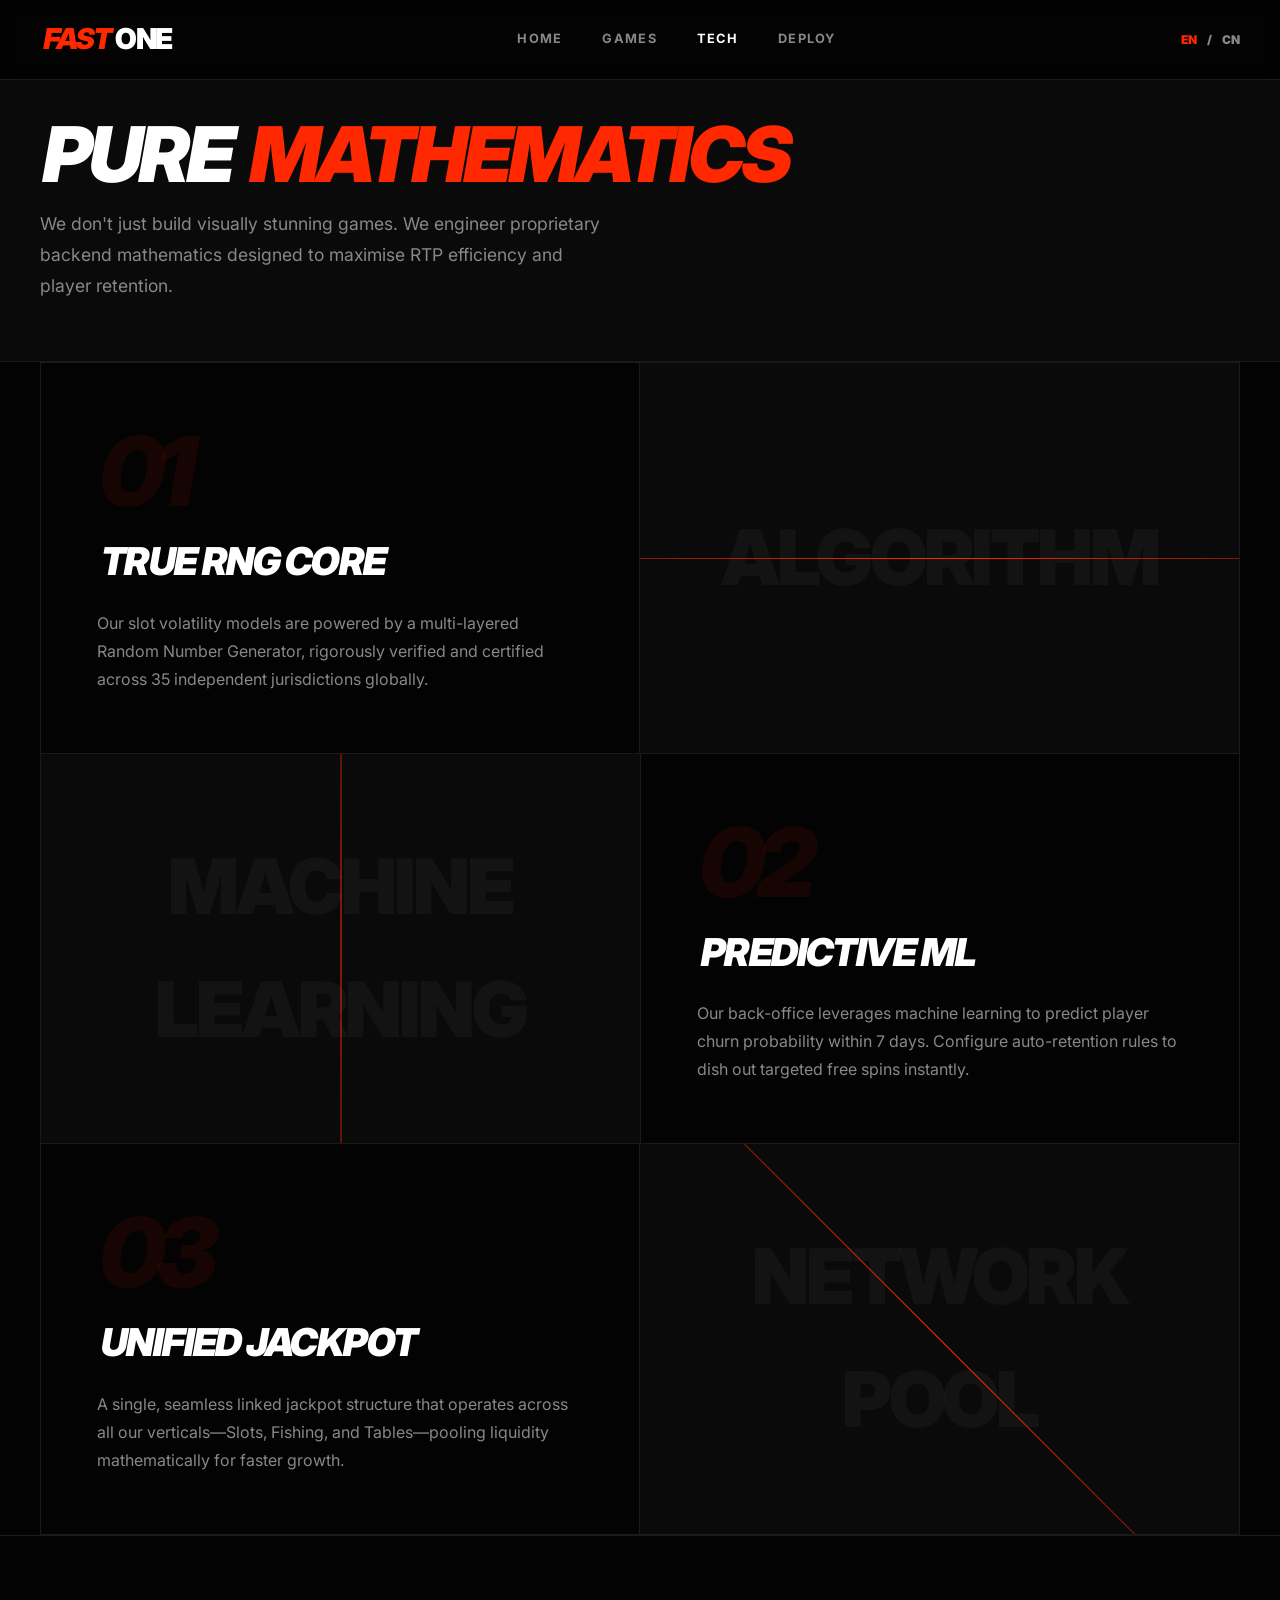
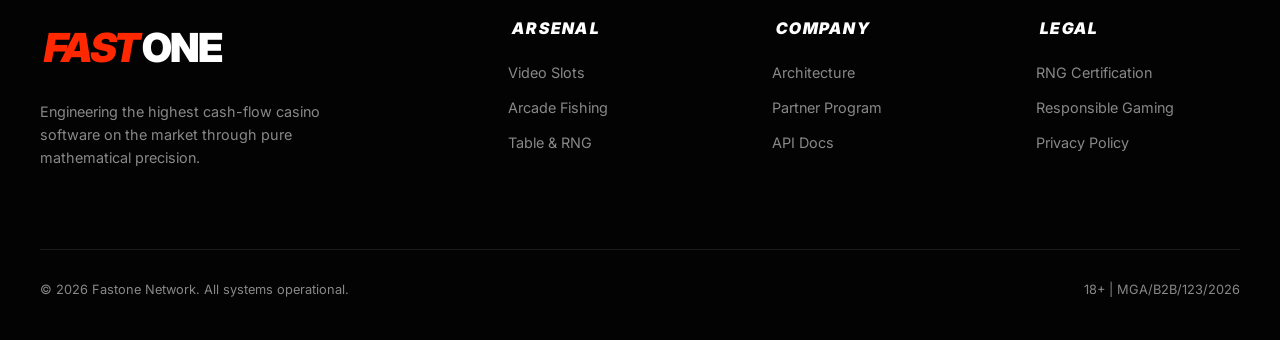
==== company.html @ 95892731 "Upload concept_ultra content" ====
<!DOCTYPE html>
<html lang="en">
<head>
<meta charset="UTF-8">
<meta name="viewport" content="width=device-width, initial-scale=1.0">
<title>Architecture | Fastone Ultra</title>
<link rel="stylesheet" href="style.css" />
</head>
<body>

<header>
  <div class="container nav-wrap">
    <a href="index.html" class="logo"><span class="red-txt skew">FAST</span>ONE</a>
    <div class="nav-links">
      <a href="index.html">Home</a>
      <a href="games.html">Games</a>
      <a href="company.html" class="active">Tech</a>
      <a href="contact.html">Deploy</a>
    </div>
    <div class="lang"><span class="active">EN</span> / <span>CN</span></div>
  </div>
</header>

<section class="pg-head">
  <div class="container">
    <h1 class="pg-title"><span class="skew">PURE</span> <span class="red-txt skew">MATHEMATICS</span></h1>
    <p class="pg-desc">We don't just build visually stunning games. We engineer proprietary backend mathematics designed to maximise RTP efficiency and player retention.</p>
  </div>
</section>

<section>
  <div class="container">
    <div class="tech-grid">
      <div>
        <div class="t-num skew">01</div>
        <h2 class="t-title skew">True RNG Core</h2>
        <p class="t-desc">Our slot volatility models are powered by a multi-layered Random Number Generator, rigorously verified and certified across 35 independent jurisdictions globally.</p>
      </div>
      <div class="t-vis">
        <div class="t-vis-bg">ALGORITHM</div>
        <div class="t-vis-line"></div>
      </div>
    </div>

    <div class="tech-grid flip">
      <div>
        <div class="t-num skew">02</div>
        <h2 class="t-title skew">Predictive ML</h2>
        <p class="t-desc">Our back-office leverages machine learning to predict player churn probability within 7 days. Configure auto-retention rules to dish out targeted free spins instantly.</p>
      </div>
      <div class="t-vis">
        <div class="t-vis-bg">MACHINE LEARNING</div>
        <div class="t-vis-line" style="transform: rotate(90deg);"></div>
      </div>
    </div>

    <div class="tech-grid">
      <div>
        <div class="t-num skew">03</div>
        <h2 class="t-title skew">Unified Jackpot</h2>
        <p class="t-desc">A single, seamless linked jackpot structure that operates across all our verticals—Slots, Fishing, and Tables—pooling liquidity mathematically for faster growth.</p>
      </div>
      <div class="t-vis">
        <div class="t-vis-bg">NETWORK POOL</div>
        <div class="t-vis-line" style="transform: rotate(45deg);"></div>
      </div>
    </div>
  </div>
</section>

<footer>
  <div class="container">
    <div class="f-grid">
      <div>
        <div class="f-logo"><span class="red-txt skew">FAST</span>ONE</div>
        <div class="f-desc">Engineering the highest cash-flow casino software on the market through pure mathematical precision.</div>
      </div>
      <div>
        <div class="f-title skew">Arsenal</div>
        <a href="games.html" class="f-link">Video Slots</a>
        <a href="games.html" class="f-link">Arcade Fishing</a>
        <a href="games.html" class="f-link">Table & RNG</a>
      </div>
      <div>
        <div class="f-title skew">Company</div>
        <a href="company.html" class="f-link">Architecture</a>
        <a href="contact.html" class="f-link">Partner Program</a>
        <a href="#" class="f-link">API Docs</a>
      </div>
      <div>
        <div class="f-title skew">Legal</div>
        <a href="#" class="f-link">RNG Certification</a>
        <a href="#" class="f-link">Responsible Gaming</a>
        <a href="#" class="f-link">Privacy Policy</a>
      </div>
    </div>
    <div class="f-bot">
      <div>&copy; 2026 Fastone Network. All systems operational.</div>
      <div>18+ | MGA/B2B/123/2026</div>
    </div>
  </div>
</footer>
</body>
</html>
---- style.css ----
/* ============================================================
   CONCEPT: ULTRA — Unified Stylesheet
   Minimal, Extreme Speed | Inter 900 | #FF2800
   ============================================================ */

@import url('https://fonts.googleapis.com/css2?family=Inter:wght@400;700;900&display=swap');

:root {
  --red:       #FF2800;
  --red-hover: #cc2000;
  --black:     #030303;
  --dark:      #0a0a0a;
  --line:      #1a1a1a;
  --white:     #ffffff;
  --gray:      #888888;
  --trans:     0.3s cubic-bezier(0.25, 1, 0.5, 1);
}

*, *::before, *::after { box-sizing: border-box; margin: 0; padding: 0; }
html { scroll-behavior: smooth; }
body {
  font-family: 'Inter', sans-serif;
  background-color: var(--black);
  color: var(--white);
  line-height: 1.6;
  overflow-x: hidden;
  -webkit-font-smoothing: antialiased;
}
a { text-decoration: none; color: inherit; transition: var(--trans); }
button { font-family: inherit; cursor: pointer; border: none; background: none; }
img { max-width: 100%; display: block; }
ul { list-style: none; }

/* ── Utilities ───────────────────────────────────── */
.container { width: 100%; max-width: 1440px; margin: 0 auto; padding: 0 40px; }
.section    { padding: 140px 0; }
.section--sm { padding: 100px 0; }
.red-txt, .s-red { color: var(--red); }
.skew { transform: skewX(-10deg); display: inline-block; padding: 0 4px; }

/* reveal */
.rv { opacity: 0; transform: translateY(20px); transition: opacity .5s ease, transform .5s ease; }
.rv.visible, .rv.revealed { opacity: 1; transform: none; }
.delay-1 { transition-delay: .1s; }
.delay-2 { transition-delay: .2s; }
.delay-3 { transition-delay: .3s; }

/* ── Buttons ─────────────────────────────────────── */
.btn-red {
  display: inline-flex; align-items: center; justify-content: center;
  background: var(--red); color: var(--white);
  padding: 16px 32px; font-weight: 900; font-size: 0.9rem;
  text-transform: uppercase; letter-spacing: 0.05em;
  transform: skewX(-10deg); position: relative; overflow: hidden;
  transition: var(--trans);
}
.btn-red span { transform: skewX(10deg); position: relative; z-index: 2; }
.btn-red::before {
  content: ''; position: absolute; top: 0; left: -100%; width: 100%; height: 100%;
  background: rgba(255,255,255,0.2); transition: transform 0.4s ease; z-index: 1;
}
.btn-red:hover::before { transform: translateX(200%); }
.btn-red:hover { background: var(--red-hover); }

.btn-out {
  display: inline-flex; align-items: center; justify-content: center;
  background: transparent; color: var(--white);
  padding: 14px 30px; font-weight: 900; font-size: 0.9rem;
  text-transform: uppercase; letter-spacing: 0.05em;
  border: 2px solid var(--white); transform: skewX(-10deg);
  transition: var(--trans);
}
.btn-out span { transform: skewX(10deg); }
.btn-out:hover { background: var(--white); color: var(--black); }

.btn, .btn--red {
  display: inline-flex; align-items: center; justify-content: center;
  background: var(--red); color: var(--white);
  padding: 14px 28px; font-weight: 900; font-size: 0.9rem;
  text-transform: uppercase; letter-spacing: 0.05em;
  transform: skewX(-10deg); transition: var(--trans);
}
.btn span, .btn--red span { transform: skewX(10deg); }
.btn:hover, .btn--red:hover { background: var(--red-hover); }
.btn--outline { background: transparent; color: var(--white); border: 2px solid var(--white); }
.btn--outline:hover { background: var(--white); color: var(--black); }

/* ── Navigation ──────────────────────────────────── */
header {
  position: fixed; top: 0; width: 100%; z-index: 1000;
  background: rgba(3,3,3,0.9); backdrop-filter: blur(10px);
  border-bottom: 1px solid var(--line); height: 80px; display: flex; align-items: center;
}
.nav-wrap { display: flex; justify-content: space-between; align-items: center; width: 100%; }
.logo { font-size: 1.8rem; font-weight: 900; letter-spacing: -0.05em; }
.nav-links { display: flex; gap: 40px; }
.nav-links a { font-size: 0.8rem; font-weight: 700; text-transform: uppercase; letter-spacing: 0.1em; color: var(--gray); }
.nav-links a:hover, .nav-links a.active { color: var(--white); }
.lang { font-size: 0.75rem; font-weight: 900; color: var(--gray); display: flex; gap: 10px; }
.lang span.active { color: var(--red); }

/* ── Hero ────────────────────────────────────────── */
.hero {
  padding: 180px 0 100px; min-height: 100vh;
  display: flex; align-items: center;
  border-bottom: 1px solid var(--line);
  position: relative; overflow: hidden;
}
.hero::after {
  content:''; position: absolute; right: -20%; top: -10%; width: 60%; height: 120%;
  background: radial-gradient(circle, rgba(255,40,0,0.1) 0%, transparent 60%);
  z-index: 0; pointer-events: none;
}
.hero-grid { display: grid; grid-template-columns: 1fr 1fr; gap: 80px; align-items: center; position: relative; z-index: 1; }
.h-title { font-size: clamp(4rem, 8vw, 7.5rem); font-weight: 900; line-height: 0.85; letter-spacing: -0.05em; margin-bottom: 24px; text-transform: uppercase; }
.h-desc { font-size: 1.25rem; color: var(--gray); max-width: 500px; margin-bottom: 40px; font-weight: 400; }
.h-actions { display: flex; gap: 20px; }

/* hero art */
.h-art { display: grid; grid-template-columns: 1fr 1fr; gap: 10px; height: 600px; transform: skewX(-5deg); }
.ha-card { position: relative; overflow: hidden; background: var(--line); }
.ha-card img { width: 100%; height: 100%; object-fit: cover; opacity: 0.5; transition: 0.5s ease; filter: grayscale(1); }
.ha-card:hover img { opacity: 1; filter: grayscale(0) scale(1.05); }
.ha-text { position: absolute; bottom: 20px; left: 20px; font-size: 2rem; font-weight: 900; color: var(--white); transform: skewX(5deg); text-shadow: 0 4px 20px rgba(0,0,0,0.8); pointer-events: none; z-index: 2; }
.ha-text span { color: var(--red); display: block; font-size: 1rem; letter-spacing: 0.1em; margin-bottom: -5px; }

/* page hero (subpages) */
.page-hero { padding: 160px 0 80px; background: var(--dark); border-bottom: 1px solid var(--line); }
.page-hero__title { font-size: clamp(3.5rem, 7vw, 6.5rem); font-weight: 900; line-height: 0.9; letter-spacing: -0.04em; text-transform: uppercase; margin: 8px 0 20px; }
.page-hero__sub { font-size: 1.1rem; color: var(--gray); max-width: 560px; }
.tag { display: inline-block; font-size: .72rem; font-weight: 700; letter-spacing: .14em; text-transform: uppercase; color: var(--red); margin-bottom: 12px; }

/* ── Stats ────────────────────────────────────────── */
.stats { background: var(--dark); padding: 80px 0; border-bottom: 1px solid var(--line); }
.stat-grid { display: flex; justify-content: space-between; flex-wrap: wrap; gap: 40px; }
.stat-item { padding-left: 20px; border-left: 2px solid var(--red); }
.st-num { font-size: 3.5rem; font-weight: 900; line-height: 1; margin-bottom: 5px; }
.st-lbl { font-size: 0.75rem; font-weight: 700; color: var(--gray); text-transform: uppercase; letter-spacing: 0.1em; }

/* ── Games Grid ───────────────────────────────────── */
.matrix { padding: 140px 0; }
.sec-head { margin-bottom: 60px; display: flex; justify-content: space-between; align-items: flex-end; }
.sec-title { font-size: 3.5rem; font-weight: 900; line-height: 1; letter-spacing: -0.04em; text-transform: uppercase; }

.grid-matrix { display: grid; grid-template-columns: repeat(4, 1fr); gap: 16px; margin-bottom: 40px; }
.m-card { position: relative; aspect-ratio: 1/1; overflow: hidden; background: var(--dark); cursor: pointer; border: 1px solid var(--line); }
.m-card img { width: 100%; height: 100%; object-fit: cover; filter: brightness(0.6) grayscale(0.5); transition: 0.4s ease; }
.m-card:hover img { filter: brightness(0.9) grayscale(0); transform: scale(1.05); }
.m-card-info { position: absolute; inset: 0; padding: 20px; display: flex; flex-direction: column; justify-content: flex-end; background: linear-gradient(to top, rgba(0,0,0,0.9) 0%, transparent 60%); opacity: 0; transition: 0.3s ease; }
.m-card:hover .m-card-info { opacity: 1; }
.mc-cat { font-size: 0.65rem; font-weight: 900; color: var(--red); text-transform: uppercase; letter-spacing: 0.15em; margin-bottom: 4px; }
.mc-name { font-size: 1.25rem; font-weight: 900; margin-bottom: 10px; }
.mc-play { font-size: 0.75rem; font-weight: 700; display: flex; align-items: center; gap: 5px; }
.mc-play::before { content:'▶'; color: var(--red); font-size: 0.6rem; }

.games-grid, #games-grid, #game-grid {
  display: grid; grid-template-columns: repeat(auto-fill, minmax(220px, 1fr)); gap: 16px; margin-top: 32px;
}
.tabs { display: flex; gap: 8px; flex-wrap: wrap; margin-bottom: 32px; }
.tab-btn {
  padding: 10px 22px; background: var(--dark); color: var(--gray);
  font-size: 0.85rem; font-weight: 700; text-transform: uppercase; letter-spacing: 0.08em;
  border: 1px solid var(--line); transition: var(--trans);
}
.tab-btn.active, .tab-btn:hover { background: var(--red); color: var(--white); border-color: var(--red); }

.gc { position: relative; overflow: hidden; cursor: pointer; aspect-ratio: 2/3; border: 1px solid var(--line); transition: var(--trans); }
.gc:hover { border-color: var(--red); transform: translateY(-6px); z-index: 2; }
.gc-img { width: 100%; height: 100%; object-fit: cover; filter: brightness(.7) grayscale(.3); transition: var(--trans); }
.gc:hover .gc-img { filter: brightness(.9) grayscale(0) scale(1.04); }
.gc-ov { position: absolute; inset: 0; padding: 16px; display: flex; flex-direction: column; justify-content: flex-end; background: linear-gradient(to top, rgba(0,0,0,0.9) 0%, transparent 55%); }
.gc-badge { font-size: .6rem; font-weight: 900; color: var(--red); text-transform: uppercase; letter-spacing: .15em; margin-bottom: 4px; }
.gc-title { font-size: 1.1rem; font-weight: 900; line-height: 1.1; margin-bottom: 6px; }
.gc-foot { display: flex; justify-content: space-between; align-items: center; font-size: .7rem; color: var(--gray); }
.gc-btn { background: var(--red); color: var(--white); padding: 6px 12px; font-size: .75rem; font-weight: 700; margin-top: 8px; display: inline-block; }

/* ── Architecture ─────────────────────────────────── */
.arch { padding: 140px 0; background: var(--dark); border-top: 1px solid var(--line); }
.a-list { display: grid; border-top: 1px solid var(--line); }
.a-item { display: grid; grid-template-columns: 100px 1fr 1.5fr; gap: 40px; padding: 40px 0; border-bottom: 1px solid var(--line); align-items: center; transition: var(--trans); }
.a-item:hover { background: var(--black); padding-left: 40px; border-left: 2px solid var(--red); }
.a-num { font-size: 4rem; font-weight: 900; color: var(--line); line-height: 0.8; }
.a-item:hover .a-num { color: var(--red); }
.a-title { font-size: 2rem; font-weight: 900; text-transform: uppercase; }
.a-desc { font-size: 1.1rem; color: var(--gray); }

/* ── Deployment ───────────────────────────────────── */
.deploy { padding: 140px 0; border-top: 1px solid var(--line); }
.d-grid { display: grid; grid-template-columns: repeat(3, 1fr); gap: 30px; }
.d-card { background: var(--dark); padding: 50px 40px; border: 1px solid var(--line); transition: var(--trans); position: relative; }
.d-card::before { content:''; position: absolute; top:-1px; left:-1px; width: 0; height: 3px; background: var(--red); transition: 0.4s ease; }
.d-card:hover::before { width: calc(100% + 2px); }
.d-card:hover { transform: translateY(-10px); border-color: #333; }
.d-icon { font-size: 2rem; color: var(--red); margin-bottom: 20px; }
.d-title { font-size: 1.75rem; font-weight: 900; margin-bottom: 15px; text-transform: uppercase; }
.d-desc { color: var(--gray); font-size: 0.95rem; }

/* ── CTA / Callout ────────────────────────────────── */
.cta-banner { background: var(--red); padding: 60px; position: relative; }
.cta-banner__title { font-size: 3rem; font-weight: 900; text-transform: uppercase; letter-spacing: -0.03em; margin-bottom: 12px; }
.cta-banner__sub { font-size: 1rem; color: rgba(255,255,255,0.8); max-width: 480px; margin-bottom: 28px; }
.cta-banner__btns { display: flex; gap: 16px; flex-wrap: wrap; }

/* ── Contact ──────────────────────────────────────── */
.contact-grid { display: grid; grid-template-columns: 1fr 1fr; }
.contact-info { padding: 80px 60px; background: var(--dark); border-right: 1px solid var(--line); }
.contact-form { padding: 80px 60px; background: var(--black); }
.form-row { display: grid; grid-template-columns: 1fr 1fr; gap: 20px; }
.form-field { display: flex; flex-direction: column; gap: 8px; margin-bottom: 20px; }
.form-field label { font-size: .8rem; font-weight: 700; text-transform: uppercase; letter-spacing: .1em; color: var(--gray); }
.form-field input, .form-field select, .form-field textarea {
  background: var(--dark); border: 1px solid var(--line); color: var(--white);
  padding: 14px 16px; font-family: 'Inter', sans-serif; font-size: .95rem; transition: var(--trans);
}
.form-field input:focus, .form-field select:focus, .form-field textarea:focus { outline: none; border-color: var(--red); }
.form-field textarea { min-height: 120px; resize: vertical; }
#contact-form button[type=submit] { width: 100%; margin-top: 8px; }
.lang-switcher { display: flex; gap: 6px; }
.lang-btn { background: transparent; color: var(--gray); font-size: .75rem; font-weight: 900; text-transform: uppercase; padding: 6px 10px; border: 1px solid var(--line); transition: var(--trans); }
.lang-btn.on, .lang-btn:hover { color: var(--red); border-color: var(--red); }

/* ── Footer ───────────────────────────────────────── */
footer { padding: 80px 0 40px; background: var(--black); border-top: 1px solid var(--line); }
.f-grid { display: grid; grid-template-columns: 2fr 1fr 1fr 1fr; gap: 60px; margin-bottom: 80px; }
.f-logo { font-size: 2.5rem; font-weight: 900; letter-spacing: -0.05em; margin-bottom: 20px; }
.f-desc { color: var(--gray); max-width: 300px; font-size: 0.9rem; }
.f-title { font-size: 1rem; font-weight: 900; text-transform: uppercase; letter-spacing: 0.08em; margin-bottom: 20px; }
.f-link { display: block; color: var(--gray); font-size: 0.9rem; margin-bottom: 12px; }
.f-link:hover { color: var(--red); }
.f-bot { display: flex; justify-content: space-between; border-top: 1px solid var(--line); padding-top: 30px; color: var(--gray); font-size: 0.8rem; flex-wrap: wrap; gap: 12px; }
.footer__top { display: grid; grid-template-columns: 2fr 1fr 1fr 1fr; gap: 48px; margin-bottom: 64px; }
.footer__logo { font-size: 2rem; font-weight: 900; letter-spacing: -0.05em; margin-bottom: 16px; }
.footer__col-title { font-size: 0.85rem; font-weight: 900; text-transform: uppercase; letter-spacing: 0.12em; margin-bottom: 16px; }
.footer__links { display: flex; flex-direction: column; gap: 10px; }
.footer__links a { color: var(--gray); font-size: 0.9rem; }
.footer__links a:hover { color: var(--red); }
.footer__brand-desc { color: var(--gray); font-size: .85rem; max-width: 280px; margin: 10px 0 20px; }
.footer__bottom { display: flex; justify-content: space-between; align-items: center; border-top: 1px solid var(--line); padding-top: 24px; flex-wrap: wrap; gap: 12px; }
.footer__copy { color: var(--gray); font-size: .8rem; }
.footer__badges { display: flex; gap: 8px; flex-wrap: wrap; }
.badge { background: var(--dark); color: var(--gray); font-size: .7rem; font-weight: 700; text-transform: uppercase; letter-spacing: .08em; padding: 5px 10px; border: 1px solid var(--line); }

/* ── Modal ────────────────────────────────────────── */
.modal-overlay, #modal {
  position: fixed; inset: 0; background: rgba(0,0,0,0.95); z-index: 9999;
  display: flex; align-items: center; justify-content: center;
  opacity: 0; pointer-events: none; transition: var(--trans);
}
.modal-overlay.open, .modal-overlay.is-open, #modal.open, #modal.is-open { opacity: 1; pointer-events: all; }
.modal {
  width: 90%; max-width: 900px; background: var(--dark);
  border: 1px solid var(--line); display: flex; position: relative;
}
.m-close, .modal-close {
  position: absolute; top: 16px; right: 16px; width: 44px; height: 44px;
  background: var(--red); color: var(--white); display: flex; align-items: center; justify-content: center;
  font-size: 1.5rem; cursor: pointer; font-weight: 900;
}
.m-thumb, .modal-img { width: 50%; }
.m-thumb img, .modal-img img { width: 100%; height: 100%; object-fit: cover; }
.m-body, .modal-body { width: 50%; padding: 48px; display: flex; flex-direction: column; justify-content: center; }
.m-name, .m-title { font-size: 2.5rem; font-weight: 900; line-height: 0.9; letter-spacing: -0.03em; text-transform: uppercase; margin-bottom: 6px; }
.m-cat { font-size: .75rem; font-weight: 900; color: var(--red); text-transform: uppercase; letter-spacing: .15em; margin-bottom: 20px; }
.m-desc { color: var(--gray); font-size: .95rem; margin-bottom: 28px; }
.m-stats { display: flex; gap: 24px; margin-bottom: 28px; }
.m-stat { flex: 1; }
.m-rtp, .m-vol, .m-win { font-size: 1.75rem; font-weight: 900; }
.m-lbl { font-size: .65rem; color: var(--gray); text-transform: uppercase; letter-spacing: .12em; }
.hi { color: var(--red); }
.m-play-btn { width: 100%; }

/* ── Responsive ───────────────────────────────────── */
@media(max-width: 1024px) {
  .hero-grid { grid-template-columns: 1fr; text-align: center; }
  .h-desc { margin: 0 auto 40px; }
  .h-actions { justify-content: center; }
  .h-art { height: 400px; transform: none; margin-top: 60px; }
  .ha-text { transform: none; }
  .grid-matrix { grid-template-columns: repeat(2, 1fr); }
  .a-item { grid-template-columns: 1fr; gap: 15px; padding-left: 0 !important; border-left: none !important; }
  .d-grid { grid-template-columns: 1fr; }
  .f-grid, .footer__top { grid-template-columns: 1fr 1fr; }
}
@media(max-width: 768px) {
  .container { padding: 0 20px; }
  .logo { font-size: 1.4rem; }
  .nav-links { display: none; }
  .stat-grid { flex-direction: column; gap: 40px; }
  .f-bot, .footer__bottom { flex-direction: column; gap: 20px; align-items: flex-start; }
  .modal { flex-direction: column; }
  .m-thumb, .modal-img { width: 100%; height: 260px; }
  .m-body, .modal-body { width: 100%; padding: 32px; }
  .form-row { grid-template-columns: 1fr; }
  .contact-grid { grid-template-columns: 1fr; }
}
@media(max-width: 480px) {
  .f-grid, .footer__top { grid-template-columns: 1fr; }
  .cta-banner { padding: 40px 24px; }
  .h-art { grid-template-columns: 1fr; height: auto; }
}

/* ══════════════════════════════════════════════════
   COMPANY PAGE — missing classes
   ══════════════════════════════════════════════════ */

/* Page intro header */
.pg-head {
  padding: 120px 0 60px; border-bottom: 1px solid var(--line);
  background: var(--dark);
}
.pg-title {
  font-size: clamp(2.5rem, 6vw, 5rem); font-weight: 900;
  letter-spacing: -.05em; line-height: .9; text-transform: uppercase;
  margin-bottom: 20px;
}
.pg-desc {
  font-size: 1.1rem; color: var(--gray); max-width: 560px; line-height: 1.75;
}

/* Tech grid — 2-column alternating layout */
.tech-grid {
  display: grid; grid-template-columns: 1fr 1fr;
  border: 1px solid var(--line); border-top: none;
  min-height: 340px;
}
.tech-grid:first-of-type { border-top: 1px solid var(--line); }
.tech-grid > div:first-child {
  padding: 60px 56px; display: flex; flex-direction: column; justify-content: center;
  border-right: 1px solid var(--line);
}
.tech-grid.flip { direction: rtl; }
.tech-grid.flip > * { direction: ltr; }
.tech-grid.flip > div:first-child { border-right: none; border-left: 1px solid var(--line); }

.t-num {
  font-size: 6rem; font-weight: 900; letter-spacing: -.08em;
  color: rgba(255,40,0,.08); line-height: 1; margin-bottom: 12px;
}
.t-title {
  font-size: clamp(1.8rem, 3vw, 2.8rem); font-weight: 900;
  letter-spacing: -.04em; text-transform: uppercase; margin-bottom: 16px;
}
.t-desc { font-size: 1rem; color: var(--gray); line-height: 1.75; }

/* Visual panel */
.t-vis {
  position: relative; overflow: hidden;
  background: var(--dark); display: flex; align-items: center; justify-content: center;
}
.t-vis-bg {
  font-size: clamp(2rem, 6vw, 5rem); font-weight: 900;
  letter-spacing: -.04em; text-transform: uppercase;
  color: rgba(255,255,255,.04); text-align: center; padding: 0 20px;
  pointer-events: none; user-select: none;
}
.t-vis-line {
  position: absolute; width: 200%; height: 1px;
  background: linear-gradient(90deg, transparent, var(--red), transparent);
  animation: tline 3s ease-in-out infinite alternate;
}
@keyframes tline {
  from { transform: translateX(-25%) scaleX(.5); opacity: .4; }
  to   { transform: translateX(-10%) scaleX(1);  opacity: 1;  }
}

/* ── Responsive ───────────────────────────────── */
@media(max-width: 768px) {
  .pg-head { padding: 100px 0 40px; }
  .tech-grid { grid-template-columns: 1fr; direction: ltr !important; }
  .tech-grid > div:first-child { border-right: none !important; border-left: none !important; padding: 40px 0; }
  .tech-grid.flip > div:first-child { border: none; }
  .t-vis { min-height: 140px; }
  .t-num { font-size: 4rem; }
}

/* ══════════════════════════════════════════════════
   CONTACT PAGE — missing classes
   ══════════════════════════════════════════════════ */

/* Deploy grid — two-column layout */
.deploy-grid {
  display: grid; grid-template-columns: 1.1fr .9fr; gap: 60px;
  padding: 80px 0;
}

/* Form box */
.form-box {
  background: var(--dark); border: 1px solid var(--line);
  padding: 48px 40px;
}
.fm-title {
  font-size: clamp(1.6rem, 3vw, 2.4rem); font-weight: 900;
  letter-spacing: -.04em; text-transform: uppercase; margin-bottom: 32px;
}
.fm-grp { margin-bottom: 20px; }
.fm-lbl {
  display: block; font-size: .72rem; font-weight: 700;
  letter-spacing: .12em; text-transform: uppercase;
  color: var(--gray); margin-bottom: 6px;
}
.fm-input {
  display: block; width: 100%;
  background: var(--black); border: 1px solid var(--line); color: var(--white);
  padding: 13px 16px; font-family: 'Inter', sans-serif; font-size: .9rem;
  transition: var(--trans); resize: vertical;
}
.fm-input:focus { outline: none; border-color: var(--red); }
.fm-input::placeholder { color: rgba(255,255,255,.2); }
textarea.fm-input { min-height: 110px; }
.btn-submit {
  display: inline-flex; align-items: center; justify-content: center;
  width: 100%; padding: 16px 28px; margin-top: 8px;
  background: var(--red); color: var(--white);
  font-weight: 900; font-size: .9rem;
  text-transform: uppercase; letter-spacing: .05em;
  border: none; cursor: pointer; transform: skewX(-10deg);
  transition: var(--trans);
}
.btn-submit span { transform: skewX(10deg); }
.btn-submit:hover { background: var(--red-hover); }

/* Info box */
.info-box { padding: 48px 0; }
.info-box h3 {
  font-size: clamp(1.4rem, 2.5vw, 2rem); font-weight: 900;
  letter-spacing: -.04em; text-transform: uppercase; margin-bottom: 16px;
}
.info-desc { color: var(--gray); font-size: .95rem; line-height: 1.75; margin-bottom: 40px; }

.i-list { border-top: 1px solid var(--line); }
.i-item {
  display: flex; flex-direction: column; gap: 4px;
  padding: 20px 0; border-bottom: 1px solid var(--line);
}
.i-lbl {
  font-size: .65rem; font-weight: 700; letter-spacing: .14em;
  text-transform: uppercase; color: var(--red);
}
.i-val { font-size: .95rem; font-weight: 700; }

/* ── Responsive ───────────────────────────────── */
@media(max-width: 768px) {
  .deploy-grid { grid-template-columns: 1fr; gap: 0; padding: 40px 0; }
  .form-box { padding: 32px 24px; }
  .info-box { padding: 32px 0; }
  .btn-submit { transform: none; }
  .btn-submit span { transform: none; }
}

/* ── Scroll reveal — .on class (from app.js) ─── */
.rv.on { opacity: 1; transform: none; }

/* ── Filter Buttons (games.html) ─────────────── */
.filters {
  display: flex; gap: 8px; flex-wrap: wrap;
  padding: 40px 0 32px;
}
.f-btn {
  display: inline-flex; align-items: center; justify-content: center;
  padding: 10px 22px; background: var(--dark);
  border: 1px solid var(--line); color: var(--gray);
  font-size: .8rem; font-weight: 700;
  text-transform: uppercase; letter-spacing: .08em;
  transition: var(--trans); cursor: pointer;
}
.f-btn:hover { color: var(--white); border-color: #2a2a2a; }
.f-btn.active { background: var(--red); border-color: var(--red); color: var(--white); }

/* ── Game Grid (.g-grid / .g-card) ──────────── */
.g-grid {
  display: grid;
  grid-template-columns: repeat(auto-fill, minmax(200px, 1fr));
  gap: 12px; padding-bottom: 80px;
}
.g-card {
  position: relative; aspect-ratio: 2/3; overflow: hidden;
  border: 1px solid var(--line); cursor: pointer; transition: var(--trans);
}
.g-card:hover { border-color: var(--red); transform: translateY(-6px); z-index: 2; }
.g-card > img {
  width: 100%; height: 100%; object-fit: cover;
  filter: brightness(.7) grayscale(.3); transition: var(--trans);
}
.g-card:hover > img { filter: brightness(.9) grayscale(0); transform: scale(1.04); }
.g-card-info {
  position: absolute; inset: 0; padding: 16px;
  display: flex; flex-direction: column; justify-content: flex-end;
  background: linear-gradient(to top, rgba(0,0,0,.9) 0%, transparent 55%);
}
.gc-cat {
  font-size: .6rem; font-weight: 900; color: var(--red);
  text-transform: uppercase; letter-spacing: .15em; margin-bottom: 4px;
}
.gc-name { font-size: 1.1rem; font-weight: 900; line-height: 1.1; margin-bottom: 8px; }
.gc-stats { display: flex; gap: 10px; flex-wrap: wrap; margin-bottom: 8px; }
.gc-st { font-size: .65rem; color: var(--gray); }
.gc-st strong { color: var(--white); }
.gc-play {
  display: inline-flex; align-items: center; justify-content: center;
  background: var(--red); color: var(--white); border: none;
  padding: 7px 14px; cursor: pointer;
  font-size: .75rem; font-weight: 700; text-transform: uppercase; letter-spacing: .06em;
  transition: var(--trans); width: 100%; margin-top: 4px;
}
.gc-play:hover { background: var(--red-hover); }

/* ── Games page responsive ───────────────────── */
@media(max-width: 768px) {
  .g-grid { grid-template-columns: repeat(2, 1fr); }
  .filters { padding: 28px 0 20px; }
}
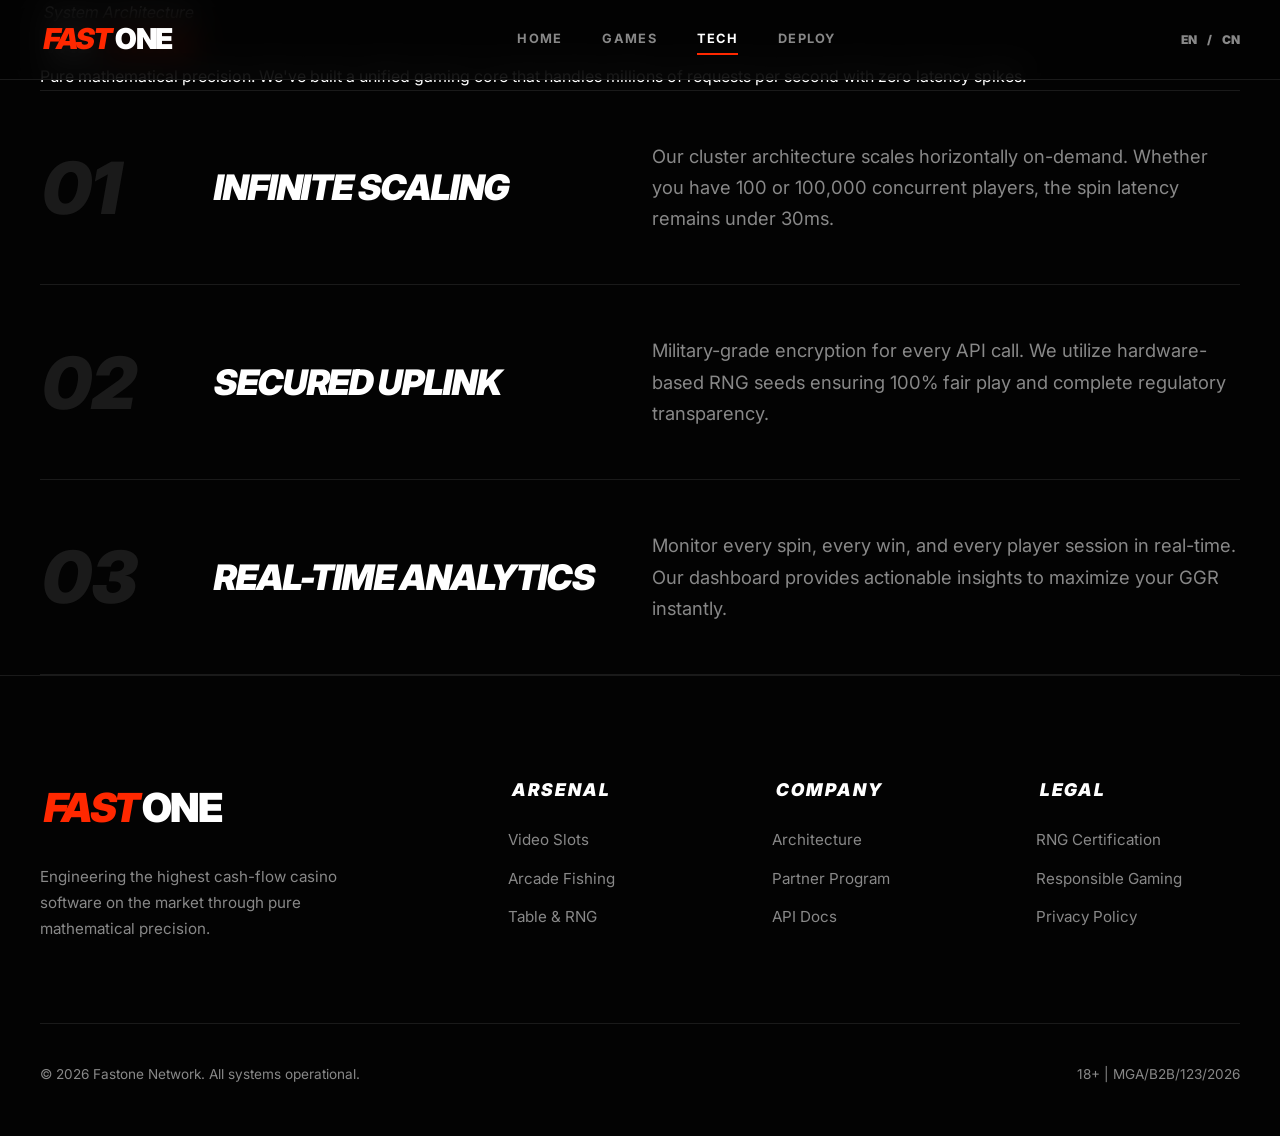
==== commit 5e7f11f6: "Fix responsive design and improve aesthetics across all pages" ====
--- a/company.html
+++ b/company.html
@@ -3,12 +3,12 @@
 <head>
 <meta charset="UTF-8">
 <meta name="viewport" content="width=device-width, initial-scale=1.0">
-<title>Architecture | Fastone Ultra</title>
+<title>Fastone | Tech Architecture</title>
 <link rel="stylesheet" href="style.css" />
 </head>
 <body>
 
-<header>
+<header id="header">
   <div class="container nav-wrap">
     <a href="index.html" class="logo"><span class="red-txt skew">FAST</span>ONE</a>
     <div class="nav-links">
@@ -17,52 +17,49 @@
       <a href="company.html" class="active">Tech</a>
       <a href="contact.html">Deploy</a>
     </div>
-    <div class="lang"><span class="active">EN</span> / <span>CN</span></div>
+    <div class="lang">
+      <span>EN</span> / <span>CN</span>
+    </div>
+    <div class="menu-toggle" id="menu-toggle">
+      <span></span>
+      <span></span>
+      <span></span>
+    </div>
   </div>
 </header>
 
-<section class="pg-head">
+<div class="mobile-nav" id="mobile-nav">
+  <a href="index.html">Home</a>
+  <a href="games.html">Games</a>
+  <a href="company.html" class="active">Tech</a>
+  <a href="contact.html">Deploy</a>
+</div>
+
+<section class="page-hero">
   <div class="container">
-    <h1 class="pg-title"><span class="skew">PURE</span> <span class="red-txt skew">MATHEMATICS</span></h1>
-    <p class="pg-desc">We don't just build visually stunning games. We engineer proprietary backend mathematics designed to maximise RTP efficiency and player retention.</p>
+    <div class="tag skew">System Architecture</div>
+    <h1 class="page-hero__title"><span class="skew">THE</span> <span class="red-txt skew">ENGINE</span></h1>
+    <p class="page-hero__sub">Pure mathematical precision. We've built a unified gaming core that handles millions of requests per second with zero latency spikes.</p>
   </div>
 </section>
 
-<section>
+<section class="tech-grid">
   <div class="container">
-    <div class="tech-grid">
-      <div>
-        <div class="t-num skew">01</div>
-        <h2 class="t-title skew">True RNG Core</h2>
-        <p class="t-desc">Our slot volatility models are powered by a multi-layered Random Number Generator, rigorously verified and certified across 35 independent jurisdictions globally.</p>
+    <div class="a-list">
+      <div class="a-item">
+        <div class="a-num skew">01</div>
+        <div class="a-title skew">Infinite Scaling</div>
+        <div class="a-desc">Our cluster architecture scales horizontally on-demand. Whether you have 100 or 100,000 concurrent players, the spin latency remains under 30ms.</div>
       </div>
-      <div class="t-vis">
-        <div class="t-vis-bg">ALGORITHM</div>
-        <div class="t-vis-line"></div>
+      <div class="a-item">
+        <div class="a-num skew">02</div>
+        <div class="a-title skew">Secured Uplink</div>
+        <div class="a-desc">Military-grade encryption for every API call. We utilize hardware-based RNG seeds ensuring 100% fair play and complete regulatory transparency.</div>
       </div>
-    </div>
-
-    <div class="tech-grid flip">
-      <div>
-        <div class="t-num skew">02</div>
-        <h2 class="t-title skew">Predictive ML</h2>
-        <p class="t-desc">Our back-office leverages machine learning to predict player churn probability within 7 days. Configure auto-retention rules to dish out targeted free spins instantly.</p>
-      </div>
-      <div class="t-vis">
-        <div class="t-vis-bg">MACHINE LEARNING</div>
-        <div class="t-vis-line" style="transform: rotate(90deg);"></div>
-      </div>
-    </div>
-
-    <div class="tech-grid">
-      <div>
-        <div class="t-num skew">03</div>
-        <h2 class="t-title skew">Unified Jackpot</h2>
-        <p class="t-desc">A single, seamless linked jackpot structure that operates across all our verticals—Slots, Fishing, and Tables—pooling liquidity mathematically for faster growth.</p>
-      </div>
-      <div class="t-vis">
-        <div class="t-vis-bg">NETWORK POOL</div>
-        <div class="t-vis-line" style="transform: rotate(45deg);"></div>
+      <div class="a-item">
+        <div class="a-num skew">03</div>
+        <div class="a-title skew">Real-time Analytics</div>
+        <div class="a-desc">Monitor every spin, every win, and every player session in real-time. Our dashboard provides actionable insights to maximize your GGR instantly.</div>
       </div>
     </div>
   </div>
@@ -100,5 +97,36 @@
     </div>
   </div>
 </footer>
+
+<script>
+// MOBILE MENU LOGIC
+const toggle = document.getElementById('menu-toggle');
+const mobileNav = document.getElementById('mobile-nav');
+const header = document.getElementById('header');
+
+toggle.addEventListener('click', () => {
+  toggle.classList.toggle('active');
+  mobileNav.classList.toggle('active');
+  document.body.style.overflow = mobileNav.classList.contains('active') ? 'hidden' : '';
+});
+
+mobileNav.querySelectorAll('a').forEach(link => {
+  link.addEventListener('click', () => {
+    toggle.classList.remove('active');
+    mobileNav.classList.remove('active');
+    document.body.style.overflow = '';
+  });
+});
+
+window.addEventListener('scroll', () => {
+  if (window.scrollY > 50) {
+    header.style.background = 'rgba(3,3,3,0.95)';
+    header.style.height = '70px';
+  } else {
+    header.style.background = 'rgba(3,3,3,0.8)';
+    header.style.height = '80px';
+  }
+});
+</script>
 </body>
 </html>
--- a/style.css
+++ b/style.css
@@ -1,6 +1,6 @@
 /* ============================================================
    CONCEPT: ULTRA — Unified Stylesheet
-   Minimal, Extreme Speed | Inter 900 | #FF2800
+   Extreme Performance | Inter 900 | #FF2800
    ============================================================ */
 
 @import url('https://fonts.googleapis.com/css2?family=Inter:wght@400;700;900&display=swap');
@@ -13,7 +13,7 @@
   --line:      #1a1a1a;
   --white:     #ffffff;
   --gray:      #888888;
-  --trans:     0.3s cubic-bezier(0.25, 1, 0.5, 1);
+  --trans:     0.4s cubic-bezier(0.25, 1, 0.5, 1);
 }
 
 *, *::before, *::after { box-sizing: border-box; margin: 0; padding: 0; }
@@ -29,75 +29,81 @@
 a { text-decoration: none; color: inherit; transition: var(--trans); }
 button { font-family: inherit; cursor: pointer; border: none; background: none; }
 img { max-width: 100%; display: block; }
-ul { list-style: none; }
 
 /* ── Utilities ───────────────────────────────────── */
 .container { width: 100%; max-width: 1440px; margin: 0 auto; padding: 0 40px; }
-.section    { padding: 140px 0; }
-.section--sm { padding: 100px 0; }
 .red-txt, .s-red { color: var(--red); }
 .skew { transform: skewX(-10deg); display: inline-block; padding: 0 4px; }
 
-/* reveal */
-.rv { opacity: 0; transform: translateY(20px); transition: opacity .5s ease, transform .5s ease; }
-.rv.visible, .rv.revealed { opacity: 1; transform: none; }
-.delay-1 { transition-delay: .1s; }
-.delay-2 { transition-delay: .2s; }
-.delay-3 { transition-delay: .3s; }
+/* ── Navigation ──────────────────────────────────── */
+header {
+  position: fixed; top: 0; width: 100%; z-index: 1000;
+  background: rgba(3,3,3,0.8); backdrop-filter: blur(15px);
+  border-bottom: 1px solid var(--line); height: 80px; display: flex; align-items: center;
+  transition: background var(--trans);
+}
+.nav-wrap { display: flex; justify-content: space-between; align-items: center; width: 100%; }
+.logo { font-size: 1.8rem; font-weight: 900; letter-spacing: -0.05em; transition: var(--trans); }
+.logo:hover { transform: skewX(-10deg) scale(1.05); }
+
+.nav-links { display: flex; gap: 40px; }
+.nav-links a { font-size: 0.8rem; font-weight: 700; text-transform: uppercase; letter-spacing: 0.1em; color: var(--gray); position: relative; }
+.nav-links a::after { content: ''; position: absolute; bottom: -5px; left: 0; width: 0; height: 2px; background: var(--red); transition: width 0.3s ease; }
+.nav-links a:hover::after, .nav-links a.active::after { width: 100%; }
+.nav-links a:hover, .nav-links a.active { color: var(--white); }
+
+.lang { font-size: 0.75rem; font-weight: 900; color: var(--gray); display: flex; gap: 10px; }
+.lang span.active { color: var(--red); }
+
+/* Mobile Menu Toggle */
+.menu-toggle {
+  display: none; flex-direction: column; gap: 6px; cursor: pointer; z-index: 1100;
+}
+.menu-toggle span {
+  display: block; width: 30px; height: 2px; background: var(--white); transition: var(--trans);
+}
+.menu-toggle.active span:nth-child(1) { transform: translateY(8px) rotate(45deg); }
+.menu-toggle.active span:nth-child(2) { opacity: 0; }
+.menu-toggle.active span:nth-child(3) { transform: translateY(-8px) rotate(-45deg); }
+
+/* Mobile Menu Overlay */
+.mobile-nav {
+  position: fixed; inset: 0; background: var(--black); z-index: 1050;
+  display: flex; flex-direction: column; align-items: center; justify-content: center;
+  gap: 30px; transform: translateX(100%); transition: transform 0.5s cubic-bezier(0.77, 0, 0.175, 1);
+  padding: 40px;
+}
+.mobile-nav.active { transform: translateX(0); }
+.mobile-nav a { font-size: 2.5rem; font-weight: 900; text-transform: uppercase; letter-spacing: 0.05em; }
+.mobile-nav a:hover, .mobile-nav a.active { color: var(--red); }
 
 /* ── Buttons ─────────────────────────────────────── */
 .btn-red {
   display: inline-flex; align-items: center; justify-content: center;
   background: var(--red); color: var(--white);
-  padding: 16px 32px; font-weight: 900; font-size: 0.9rem;
+  padding: 16px 36px; font-weight: 900; font-size: 0.9rem;
   text-transform: uppercase; letter-spacing: 0.05em;
-  transform: skewX(-10deg); position: relative; overflow: hidden;
-  transition: var(--trans);
-}
-.btn-red span { transform: skewX(10deg); position: relative; z-index: 2; }
+  transform: skewX(-12deg); position: relative; overflow: hidden;
+  transition: var(--trans); border: none;
+}
+.btn-red span { transform: skewX(12deg); position: relative; z-index: 2; }
 .btn-red::before {
   content: ''; position: absolute; top: 0; left: -100%; width: 100%; height: 100%;
-  background: rgba(255,255,255,0.2); transition: transform 0.4s ease; z-index: 1;
+  background: rgba(255,255,255,0.3); transition: transform 0.6s ease-in-out; z-index: 1;
 }
 .btn-red:hover::before { transform: translateX(200%); }
-.btn-red:hover { background: var(--red-hover); }
+.btn-red:hover { background: var(--red-hover); box-shadow: 0 0 30px rgba(255, 40, 0, 0.4); }
 
 .btn-out {
   display: inline-flex; align-items: center; justify-content: center;
   background: transparent; color: var(--white);
   padding: 14px 30px; font-weight: 900; font-size: 0.9rem;
   text-transform: uppercase; letter-spacing: 0.05em;
-  border: 2px solid var(--white); transform: skewX(-10deg);
+  border: 2px solid var(--white); transform: skewX(-12deg);
   transition: var(--trans);
 }
-.btn-out span { transform: skewX(10deg); }
+.btn-out span { transform: skewX(12deg); }
 .btn-out:hover { background: var(--white); color: var(--black); }
-
-.btn, .btn--red {
-  display: inline-flex; align-items: center; justify-content: center;
-  background: var(--red); color: var(--white);
-  padding: 14px 28px; font-weight: 900; font-size: 0.9rem;
-  text-transform: uppercase; letter-spacing: 0.05em;
-  transform: skewX(-10deg); transition: var(--trans);
-}
-.btn span, .btn--red span { transform: skewX(10deg); }
-.btn:hover, .btn--red:hover { background: var(--red-hover); }
-.btn--outline { background: transparent; color: var(--white); border: 2px solid var(--white); }
-.btn--outline:hover { background: var(--white); color: var(--black); }
-
-/* ── Navigation ──────────────────────────────────── */
-header {
-  position: fixed; top: 0; width: 100%; z-index: 1000;
-  background: rgba(3,3,3,0.9); backdrop-filter: blur(10px);
-  border-bottom: 1px solid var(--line); height: 80px; display: flex; align-items: center;
-}
-.nav-wrap { display: flex; justify-content: space-between; align-items: center; width: 100%; }
-.logo { font-size: 1.8rem; font-weight: 900; letter-spacing: -0.05em; }
-.nav-links { display: flex; gap: 40px; }
-.nav-links a { font-size: 0.8rem; font-weight: 700; text-transform: uppercase; letter-spacing: 0.1em; color: var(--gray); }
-.nav-links a:hover, .nav-links a.active { color: var(--white); }
-.lang { font-size: 0.75rem; font-weight: 900; color: var(--gray); display: flex; gap: 10px; }
-.lang span.active { color: var(--red); }
 
 /* ── Hero ────────────────────────────────────────── */
 .hero {
@@ -106,406 +112,163 @@
   border-bottom: 1px solid var(--line);
   position: relative; overflow: hidden;
 }
+.hero::before {
+  content: ''; position: absolute; inset: 0;
+  background: linear-gradient(135deg, rgba(255,40,0,0.08) 0%, transparent 40%),
+              linear-gradient(-45deg, rgba(255,255,255,0.03) 0%, transparent 30%);
+  pointer-events: none;
+}
 .hero::after {
-  content:''; position: absolute; right: -20%; top: -10%; width: 60%; height: 120%;
-  background: radial-gradient(circle, rgba(255,40,0,0.1) 0%, transparent 60%);
-  z-index: 0; pointer-events: none;
-}
-.hero-grid { display: grid; grid-template-columns: 1fr 1fr; gap: 80px; align-items: center; position: relative; z-index: 1; }
-.h-title { font-size: clamp(4rem, 8vw, 7.5rem); font-weight: 900; line-height: 0.85; letter-spacing: -0.05em; margin-bottom: 24px; text-transform: uppercase; }
-.h-desc { font-size: 1.25rem; color: var(--gray); max-width: 500px; margin-bottom: 40px; font-weight: 400; }
-.h-actions { display: flex; gap: 20px; }
+  content:''; position: absolute; right: -15%; top: -10%; width: 60%; height: 120%;
+  background: radial-gradient(circle, rgba(255,40,0,0.2) 0%, transparent 70%);
+  z-index: 0; pointer-events: none; animation: pulse-red 10s infinite alternate;
+}
+@keyframes pulse-red {
+  from { opacity: 0.4; transform: translate(5%, 5%) scale(1); }
+  to { opacity: 1; transform: translate(0, 0) scale(1.1); }
+}
+
+.hero-grid { display: grid; grid-template-columns: 1.1fr 0.9fr; gap: 80px; align-items: center; position: relative; z-index: 1; }
+.h-title { 
+  font-size: clamp(3.5rem, 8vw, 7.5rem); 
+  font-weight: 900; line-height: 0.85; letter-spacing: -0.05em; 
+  margin-bottom: 24px; text-transform: uppercase; 
+}
+.h-desc { font-size: 1.25rem; color: var(--gray); max-width: 500px; margin-bottom: 40px; font-weight: 400; line-height: 1.5; }
+.h-actions { display: flex; gap: 20px; flex-wrap: wrap; }
 
 /* hero art */
-.h-art { display: grid; grid-template-columns: 1fr 1fr; gap: 10px; height: 600px; transform: skewX(-5deg); }
-.ha-card { position: relative; overflow: hidden; background: var(--line); }
-.ha-card img { width: 100%; height: 100%; object-fit: cover; opacity: 0.5; transition: 0.5s ease; filter: grayscale(1); }
-.ha-card:hover img { opacity: 1; filter: grayscale(0) scale(1.05); }
-.ha-text { position: absolute; bottom: 20px; left: 20px; font-size: 2rem; font-weight: 900; color: var(--white); transform: skewX(5deg); text-shadow: 0 4px 20px rgba(0,0,0,0.8); pointer-events: none; z-index: 2; }
-.ha-text span { color: var(--red); display: block; font-size: 1rem; letter-spacing: 0.1em; margin-bottom: -5px; }
-
-/* page hero (subpages) */
-.page-hero { padding: 160px 0 80px; background: var(--dark); border-bottom: 1px solid var(--line); }
-.page-hero__title { font-size: clamp(3.5rem, 7vw, 6.5rem); font-weight: 900; line-height: 0.9; letter-spacing: -0.04em; text-transform: uppercase; margin: 8px 0 20px; }
-.page-hero__sub { font-size: 1.1rem; color: var(--gray); max-width: 560px; }
-.tag { display: inline-block; font-size: .72rem; font-weight: 700; letter-spacing: .14em; text-transform: uppercase; color: var(--red); margin-bottom: 12px; }
+.h-art { 
+  display: grid; grid-template-columns: 1fr 1fr; gap: 20px; height: 620px; 
+  transform: rotate(-3deg) skewX(-3deg); 
+  filter: drop-shadow(0 30px 60px rgba(0,0,0,0.6));
+}
+.ha-card { position: relative; overflow: hidden; background: var(--line); border: 1px solid rgba(255,40,0,0.15); box-shadow: 0 10px 30px rgba(0,0,0,0.3); }
+.ha-card img { width: 100%; height: 100%; object-fit: cover; opacity: 0.6; transition: 0.8s cubic-bezier(0.19, 1, 0.22, 1); filter: grayscale(1); }
+.ha-card:hover img { opacity: 1; filter: grayscale(0) scale(1.15); }
+.ha-text { 
+  position: absolute; bottom: 30px; left: 20px; font-size: 1.6rem; font-weight: 900; 
+  color: var(--white); transform: skewX(3deg); text-shadow: 0 4px 15px rgba(0,0,0,1); 
+  pointer-events: none; z-index: 2; opacity: 0.8; transition: 0.4s ease;
+}
+.ha-card:hover .ha-text { transform: skewX(3deg) translateY(-8px); opacity: 1; color: var(--red); }
+.ha-text span { color: var(--red); display: block; font-size: 0.85rem; letter-spacing: 0.15em; margin-bottom: 2px; }
 
 /* ── Stats ────────────────────────────────────────── */
-.stats { background: var(--dark); padding: 80px 0; border-bottom: 1px solid var(--line); }
-.stat-grid { display: flex; justify-content: space-between; flex-wrap: wrap; gap: 40px; }
-.stat-item { padding-left: 20px; border-left: 2px solid var(--red); }
-.st-num { font-size: 3.5rem; font-weight: 900; line-height: 1; margin-bottom: 5px; }
-.st-lbl { font-size: 0.75rem; font-weight: 700; color: var(--gray); text-transform: uppercase; letter-spacing: 0.1em; }
+.stats { background: var(--dark); padding: 100px 0; border-bottom: 1px solid var(--line); }
+.stat-grid { display: grid; grid-template-columns: repeat(4, 1fr); gap: 40px; }
+.stat-item { padding-left: 24px; border-left: 3px solid var(--red); transition: var(--trans); }
+.stat-item:hover { transform: translateX(10px); }
+.st-num { font-size: 4rem; font-weight: 900; line-height: 1; margin-bottom: 8px; letter-spacing: -0.03em; }
+.st-lbl { font-size: 0.8rem; font-weight: 700; color: var(--gray); text-transform: uppercase; letter-spacing: 0.12em; }
 
 /* ── Games Grid ───────────────────────────────────── */
 .matrix { padding: 140px 0; }
-.sec-head { margin-bottom: 60px; display: flex; justify-content: space-between; align-items: flex-end; }
-.sec-title { font-size: 3.5rem; font-weight: 900; line-height: 1; letter-spacing: -0.04em; text-transform: uppercase; }
-
-.grid-matrix { display: grid; grid-template-columns: repeat(4, 1fr); gap: 16px; margin-bottom: 40px; }
-.m-card { position: relative; aspect-ratio: 1/1; overflow: hidden; background: var(--dark); cursor: pointer; border: 1px solid var(--line); }
-.m-card img { width: 100%; height: 100%; object-fit: cover; filter: brightness(0.6) grayscale(0.5); transition: 0.4s ease; }
-.m-card:hover img { filter: brightness(0.9) grayscale(0); transform: scale(1.05); }
-.m-card-info { position: absolute; inset: 0; padding: 20px; display: flex; flex-direction: column; justify-content: flex-end; background: linear-gradient(to top, rgba(0,0,0,0.9) 0%, transparent 60%); opacity: 0; transition: 0.3s ease; }
-.m-card:hover .m-card-info { opacity: 1; }
-.mc-cat { font-size: 0.65rem; font-weight: 900; color: var(--red); text-transform: uppercase; letter-spacing: 0.15em; margin-bottom: 4px; }
-.mc-name { font-size: 1.25rem; font-weight: 900; margin-bottom: 10px; }
-.mc-play { font-size: 0.75rem; font-weight: 700; display: flex; align-items: center; gap: 5px; }
-.mc-play::before { content:'▶'; color: var(--red); font-size: 0.6rem; }
-
-.games-grid, #games-grid, #game-grid {
-  display: grid; grid-template-columns: repeat(auto-fill, minmax(220px, 1fr)); gap: 16px; margin-top: 32px;
-}
-.tabs { display: flex; gap: 8px; flex-wrap: wrap; margin-bottom: 32px; }
-.tab-btn {
-  padding: 10px 22px; background: var(--dark); color: var(--gray);
-  font-size: 0.85rem; font-weight: 700; text-transform: uppercase; letter-spacing: 0.08em;
-  border: 1px solid var(--line); transition: var(--trans);
-}
-.tab-btn.active, .tab-btn:hover { background: var(--red); color: var(--white); border-color: var(--red); }
-
-.gc { position: relative; overflow: hidden; cursor: pointer; aspect-ratio: 2/3; border: 1px solid var(--line); transition: var(--trans); }
-.gc:hover { border-color: var(--red); transform: translateY(-6px); z-index: 2; }
-.gc-img { width: 100%; height: 100%; object-fit: cover; filter: brightness(.7) grayscale(.3); transition: var(--trans); }
-.gc:hover .gc-img { filter: brightness(.9) grayscale(0) scale(1.04); }
-.gc-ov { position: absolute; inset: 0; padding: 16px; display: flex; flex-direction: column; justify-content: flex-end; background: linear-gradient(to top, rgba(0,0,0,0.9) 0%, transparent 55%); }
-.gc-badge { font-size: .6rem; font-weight: 900; color: var(--red); text-transform: uppercase; letter-spacing: .15em; margin-bottom: 4px; }
-.gc-title { font-size: 1.1rem; font-weight: 900; line-height: 1.1; margin-bottom: 6px; }
-.gc-foot { display: flex; justify-content: space-between; align-items: center; font-size: .7rem; color: var(--gray); }
-.gc-btn { background: var(--red); color: var(--white); padding: 6px 12px; font-size: .75rem; font-weight: 700; margin-top: 8px; display: inline-block; }
+.sec-head { margin-bottom: 60px; display: flex; justify-content: space-between; align-items: flex-end; flex-wrap: wrap; gap: 20px; }
+.sec-title { font-size: clamp(2.5rem, 6vw, 4rem); font-weight: 900; line-height: 0.9; letter-spacing: -0.05em; text-transform: uppercase; }
+
+.grid-matrix { display: grid; grid-template-columns: repeat(4, 1fr); gap: 20px; margin-bottom: 40px; }
+.m-card { position: relative; aspect-ratio: 1/1; overflow: hidden; background: var(--dark); cursor: pointer; border: 1px solid var(--line); transition: border-color var(--trans), transform var(--trans); }
+.m-card:hover { border-color: var(--red); transform: translateY(-5px); }
+.m-card img { width: 100%; height: 100%; object-fit: cover; filter: brightness(0.6) grayscale(0.8); transition: 0.8s cubic-bezier(0.19, 1, 0.22, 1); }
+.m-card:hover img { filter: brightness(1) grayscale(0); transform: scale(1.1); }
+.m-card-info { position: absolute; inset: 0; padding: 30px; display: flex; flex-direction: column; justify-content: flex-end; background: linear-gradient(to top, rgba(0,0,0,1) 0%, transparent 70%); opacity: 0; transition: 0.4s ease; transform: translateY(15px); }
+.m-card:hover .m-card-info { opacity: 1; transform: translateY(0); }
+.mc-cat { font-size: 0.7rem; font-weight: 900; color: var(--red); text-transform: uppercase; letter-spacing: 0.2em; margin-bottom: 8px; }
+.mc-name { font-size: 1.5rem; font-weight: 900; margin-bottom: 12px; line-height: 1; }
+.mc-play { font-size: 0.85rem; font-weight: 900; display: flex; align-items: center; gap: 10px; color: var(--white); }
+.mc-play::before { content:'▶'; color: var(--red); font-size: 0.8rem; transition: transform 0.3s ease; }
+.m-card:hover .mc-play::before { transform: scale(1.4) translateX(3px); }
 
 /* ── Architecture ─────────────────────────────────── */
 .arch { padding: 140px 0; background: var(--dark); border-top: 1px solid var(--line); }
 .a-list { display: grid; border-top: 1px solid var(--line); }
-.a-item { display: grid; grid-template-columns: 100px 1fr 1.5fr; gap: 40px; padding: 40px 0; border-bottom: 1px solid var(--line); align-items: center; transition: var(--trans); }
-.a-item:hover { background: var(--black); padding-left: 40px; border-left: 2px solid var(--red); }
-.a-num { font-size: 4rem; font-weight: 900; color: var(--line); line-height: 0.8; }
-.a-item:hover .a-num { color: var(--red); }
-.a-title { font-size: 2rem; font-weight: 900; text-transform: uppercase; }
-.a-desc { font-size: 1.1rem; color: var(--gray); }
+.a-item { display: grid; grid-template-columns: 120px 1fr 1.5fr; gap: 50px; padding: 50px 0; border-bottom: 1px solid var(--line); align-items: center; transition: var(--trans); position: relative; }
+.a-item:hover { background: rgba(255,40,0,0.02); padding-left: 40px; }
+.a-item::before { content:''; position: absolute; left: 0; top: 0; width: 0; height: 100%; background: var(--red); transition: width 0.3s ease; }
+.a-item:hover::before { width: 4px; }
+.a-num { font-size: 4.5rem; font-weight: 900; color: var(--line); line-height: 0.8; transition: var(--trans); }
+.a-item:hover .a-num { color: var(--red); transform: skewX(-10deg); }
+.a-title { font-size: 2.2rem; font-weight: 900; text-transform: uppercase; letter-spacing: -0.03em; }
+.a-desc { font-size: 1.15rem; color: var(--gray); line-height: 1.7; }
 
 /* ── Deployment ───────────────────────────────────── */
-.deploy { padding: 140px 0; border-top: 1px solid var(--line); }
+.deploy { padding: 140px 0; border-top: 1px solid var(--line); background: var(--black); }
 .d-grid { display: grid; grid-template-columns: repeat(3, 1fr); gap: 30px; }
-.d-card { background: var(--dark); padding: 50px 40px; border: 1px solid var(--line); transition: var(--trans); position: relative; }
-.d-card::before { content:''; position: absolute; top:-1px; left:-1px; width: 0; height: 3px; background: var(--red); transition: 0.4s ease; }
-.d-card:hover::before { width: calc(100% + 2px); }
-.d-card:hover { transform: translateY(-10px); border-color: #333; }
-.d-icon { font-size: 2rem; color: var(--red); margin-bottom: 20px; }
-.d-title { font-size: 1.75rem; font-weight: 900; margin-bottom: 15px; text-transform: uppercase; }
-.d-desc { color: var(--gray); font-size: 0.95rem; }
-
-/* ── CTA / Callout ────────────────────────────────── */
-.cta-banner { background: var(--red); padding: 60px; position: relative; }
-.cta-banner__title { font-size: 3rem; font-weight: 900; text-transform: uppercase; letter-spacing: -0.03em; margin-bottom: 12px; }
-.cta-banner__sub { font-size: 1rem; color: rgba(255,255,255,0.8); max-width: 480px; margin-bottom: 28px; }
-.cta-banner__btns { display: flex; gap: 16px; flex-wrap: wrap; }
-
-/* ── Contact ──────────────────────────────────────── */
-.contact-grid { display: grid; grid-template-columns: 1fr 1fr; }
-.contact-info { padding: 80px 60px; background: var(--dark); border-right: 1px solid var(--line); }
-.contact-form { padding: 80px 60px; background: var(--black); }
-.form-row { display: grid; grid-template-columns: 1fr 1fr; gap: 20px; }
-.form-field { display: flex; flex-direction: column; gap: 8px; margin-bottom: 20px; }
-.form-field label { font-size: .8rem; font-weight: 700; text-transform: uppercase; letter-spacing: .1em; color: var(--gray); }
-.form-field input, .form-field select, .form-field textarea {
-  background: var(--dark); border: 1px solid var(--line); color: var(--white);
-  padding: 14px 16px; font-family: 'Inter', sans-serif; font-size: .95rem; transition: var(--trans);
-}
-.form-field input:focus, .form-field select:focus, .form-field textarea:focus { outline: none; border-color: var(--red); }
-.form-field textarea { min-height: 120px; resize: vertical; }
-#contact-form button[type=submit] { width: 100%; margin-top: 8px; }
-.lang-switcher { display: flex; gap: 6px; }
-.lang-btn { background: transparent; color: var(--gray); font-size: .75rem; font-weight: 900; text-transform: uppercase; padding: 6px 10px; border: 1px solid var(--line); transition: var(--trans); }
-.lang-btn.on, .lang-btn:hover { color: var(--red); border-color: var(--red); }
+.d-card { background: var(--dark); padding: 60px 45px; border: 1px solid var(--line); transition: var(--trans); position: relative; overflow: hidden; }
+.d-card::after { content:''; position: absolute; top:-1px; left:-1px; width: 0; height: 3px; background: var(--red); transition: 0.5s ease; }
+.d-card:hover::after { width: calc(100% + 2px); }
+.d-card:hover { transform: translateY(-15px); border-color: #333; background: #0c0c0c; }
+.d-icon { font-size: 2.5rem; color: var(--red); margin-bottom: 24px; font-weight: 900; }
+.d-title { font-size: 1.8rem; font-weight: 900; margin-bottom: 18px; text-transform: uppercase; letter-spacing: -0.02em; }
+.d-desc { color: var(--gray); font-size: 1rem; line-height: 1.6; }
 
 /* ── Footer ───────────────────────────────────────── */
-footer { padding: 80px 0 40px; background: var(--black); border-top: 1px solid var(--line); }
+footer { padding: 100px 0 50px; background: var(--black); border-top: 1px solid var(--line); }
 .f-grid { display: grid; grid-template-columns: 2fr 1fr 1fr 1fr; gap: 60px; margin-bottom: 80px; }
-.f-logo { font-size: 2.5rem; font-weight: 900; letter-spacing: -0.05em; margin-bottom: 20px; }
-.f-desc { color: var(--gray); max-width: 300px; font-size: 0.9rem; }
-.f-title { font-size: 1rem; font-weight: 900; text-transform: uppercase; letter-spacing: 0.08em; margin-bottom: 20px; }
-.f-link { display: block; color: var(--gray); font-size: 0.9rem; margin-bottom: 12px; }
-.f-link:hover { color: var(--red); }
-.f-bot { display: flex; justify-content: space-between; border-top: 1px solid var(--line); padding-top: 30px; color: var(--gray); font-size: 0.8rem; flex-wrap: wrap; gap: 12px; }
-.footer__top { display: grid; grid-template-columns: 2fr 1fr 1fr 1fr; gap: 48px; margin-bottom: 64px; }
-.footer__logo { font-size: 2rem; font-weight: 900; letter-spacing: -0.05em; margin-bottom: 16px; }
-.footer__col-title { font-size: 0.85rem; font-weight: 900; text-transform: uppercase; letter-spacing: 0.12em; margin-bottom: 16px; }
-.footer__links { display: flex; flex-direction: column; gap: 10px; }
-.footer__links a { color: var(--gray); font-size: 0.9rem; }
-.footer__links a:hover { color: var(--red); }
-.footer__brand-desc { color: var(--gray); font-size: .85rem; max-width: 280px; margin: 10px 0 20px; }
-.footer__bottom { display: flex; justify-content: space-between; align-items: center; border-top: 1px solid var(--line); padding-top: 24px; flex-wrap: wrap; gap: 12px; }
-.footer__copy { color: var(--gray); font-size: .8rem; }
-.footer__badges { display: flex; gap: 8px; flex-wrap: wrap; }
-.badge { background: var(--dark); color: var(--gray); font-size: .7rem; font-weight: 700; text-transform: uppercase; letter-spacing: .08em; padding: 5px 10px; border: 1px solid var(--line); }
-
-/* ── Modal ────────────────────────────────────────── */
-.modal-overlay, #modal {
-  position: fixed; inset: 0; background: rgba(0,0,0,0.95); z-index: 9999;
-  display: flex; align-items: center; justify-content: center;
-  opacity: 0; pointer-events: none; transition: var(--trans);
-}
-.modal-overlay.open, .modal-overlay.is-open, #modal.open, #modal.is-open { opacity: 1; pointer-events: all; }
-.modal {
-  width: 90%; max-width: 900px; background: var(--dark);
-  border: 1px solid var(--line); display: flex; position: relative;
-}
-.m-close, .modal-close {
-  position: absolute; top: 16px; right: 16px; width: 44px; height: 44px;
-  background: var(--red); color: var(--white); display: flex; align-items: center; justify-content: center;
-  font-size: 1.5rem; cursor: pointer; font-weight: 900;
-}
-.m-thumb, .modal-img { width: 50%; }
-.m-thumb img, .modal-img img { width: 100%; height: 100%; object-fit: cover; }
-.m-body, .modal-body { width: 50%; padding: 48px; display: flex; flex-direction: column; justify-content: center; }
-.m-name, .m-title { font-size: 2.5rem; font-weight: 900; line-height: 0.9; letter-spacing: -0.03em; text-transform: uppercase; margin-bottom: 6px; }
-.m-cat { font-size: .75rem; font-weight: 900; color: var(--red); text-transform: uppercase; letter-spacing: .15em; margin-bottom: 20px; }
-.m-desc { color: var(--gray); font-size: .95rem; margin-bottom: 28px; }
-.m-stats { display: flex; gap: 24px; margin-bottom: 28px; }
-.m-stat { flex: 1; }
-.m-rtp, .m-vol, .m-win { font-size: 1.75rem; font-weight: 900; }
-.m-lbl { font-size: .65rem; color: var(--gray); text-transform: uppercase; letter-spacing: .12em; }
-.hi { color: var(--red); }
-.m-play-btn { width: 100%; }
+.f-logo { font-size: 2.5rem; font-weight: 900; letter-spacing: -0.05em; margin-bottom: 24px; }
+.f-desc { color: var(--gray); max-width: 320px; font-size: 0.95rem; line-height: 1.7; }
+.f-title { font-size: 1.1rem; font-weight: 900; text-transform: uppercase; letter-spacing: 0.1em; margin-bottom: 24px; color: var(--white); }
+.f-link { display: block; color: var(--gray); font-size: 0.95rem; margin-bottom: 14px; transition: var(--trans); }
+.f-link:hover { color: var(--red); transform: translateX(5px); }
+.f-bot { display: flex; justify-content: space-between; border-top: 1px solid var(--line); padding-top: 40px; color: var(--gray); font-size: 0.85rem; flex-wrap: wrap; gap: 20px; }
 
 /* ── Responsive ───────────────────────────────────── */
+@media(max-width: 1200px) {
+  .hero-grid { gap: 40px; }
+  .h-title { font-size: 6rem; }
+  .h-art { height: 500px; }
+  .f-grid { grid-template-columns: 1.5fr 1fr 1fr 1fr; gap: 40px; }
+}
+
 @media(max-width: 1024px) {
-  .hero-grid { grid-template-columns: 1fr; text-align: center; }
+  .hero-grid { grid-template-columns: 1fr; text-align: center; gap: 50px; }
   .h-desc { margin: 0 auto 40px; }
   .h-actions { justify-content: center; }
-  .h-art { height: 400px; transform: none; margin-top: 60px; }
-  .ha-text { transform: none; }
+  .h-art { height: 480px; transform: none; margin-top: 30px; filter: none; }
+  .ha-text { transform: none; bottom: 30px; left: 30px; font-size: 1.5rem; }
+  .ha-card:hover .ha-text { transform: translateY(-8px); }
+  .stat-grid { grid-template-columns: repeat(2, 1fr); gap: 40px; }
   .grid-matrix { grid-template-columns: repeat(2, 1fr); }
-  .a-item { grid-template-columns: 1fr; gap: 15px; padding-left: 0 !important; border-left: none !important; }
+  .a-item { grid-template-columns: 100px 1fr; gap: 30px; }
+  .a-item .a-desc { grid-column: 1 / -1; }
+  .f-grid { grid-template-columns: 1fr 1fr; }
+}
+
+@media(max-width: 768px) {
+  header { height: 75px; }
+  .container { padding: 0 24px; }
+  .logo { font-size: 1.6rem; }
+  .nav-links, .lang { display: none; }
+  .menu-toggle { display: flex; }
+  
+  .hero { padding: 140px 0 80px; }
+  .h-title { font-size: 4rem; }
+  .h-desc { font-size: 1.15rem; }
+  
+  .stat-item { padding-left: 20px; }
+  .st-num { font-size: 3rem; }
+  
+  .sec-head { flex-direction: column; align-items: flex-start; gap: 24px; }
+  .sec-head .btn-out { width: 100%; }
+  
+  .a-item { padding: 40px 0; }
+  .a-num { font-size: 3rem; }
+  .a-title { font-size: 1.8rem; }
+  
   .d-grid { grid-template-columns: 1fr; }
-  .f-grid, .footer__top { grid-template-columns: 1fr 1fr; }
-}
-@media(max-width: 768px) {
-  .container { padding: 0 20px; }
-  .logo { font-size: 1.4rem; }
-  .nav-links { display: none; }
-  .stat-grid { flex-direction: column; gap: 40px; }
-  .f-bot, .footer__bottom { flex-direction: column; gap: 20px; align-items: flex-start; }
-  .modal { flex-direction: column; }
-  .m-thumb, .modal-img { width: 100%; height: 260px; }
-  .m-body, .modal-body { width: 100%; padding: 32px; }
-  .form-row { grid-template-columns: 1fr; }
-  .contact-grid { grid-template-columns: 1fr; }
-}
-@media(max-width: 480px) {
-  .f-grid, .footer__top { grid-template-columns: 1fr; }
-  .cta-banner { padding: 40px 24px; }
-  .h-art { grid-template-columns: 1fr; height: auto; }
-}
-
-/* ══════════════════════════════════════════════════
-   COMPANY PAGE — missing classes
-   ══════════════════════════════════════════════════ */
-
-/* Page intro header */
-.pg-head {
-  padding: 120px 0 60px; border-bottom: 1px solid var(--line);
-  background: var(--dark);
-}
-.pg-title {
-  font-size: clamp(2.5rem, 6vw, 5rem); font-weight: 900;
-  letter-spacing: -.05em; line-height: .9; text-transform: uppercase;
-  margin-bottom: 20px;
-}
-.pg-desc {
-  font-size: 1.1rem; color: var(--gray); max-width: 560px; line-height: 1.75;
-}
-
-/* Tech grid — 2-column alternating layout */
-.tech-grid {
-  display: grid; grid-template-columns: 1fr 1fr;
-  border: 1px solid var(--line); border-top: none;
-  min-height: 340px;
-}
-.tech-grid:first-of-type { border-top: 1px solid var(--line); }
-.tech-grid > div:first-child {
-  padding: 60px 56px; display: flex; flex-direction: column; justify-content: center;
-  border-right: 1px solid var(--line);
-}
-.tech-grid.flip { direction: rtl; }
-.tech-grid.flip > * { direction: ltr; }
-.tech-grid.flip > div:first-child { border-right: none; border-left: 1px solid var(--line); }
-
-.t-num {
-  font-size: 6rem; font-weight: 900; letter-spacing: -.08em;
-  color: rgba(255,40,0,.08); line-height: 1; margin-bottom: 12px;
-}
-.t-title {
-  font-size: clamp(1.8rem, 3vw, 2.8rem); font-weight: 900;
-  letter-spacing: -.04em; text-transform: uppercase; margin-bottom: 16px;
-}
-.t-desc { font-size: 1rem; color: var(--gray); line-height: 1.75; }
-
-/* Visual panel */
-.t-vis {
-  position: relative; overflow: hidden;
-  background: var(--dark); display: flex; align-items: center; justify-content: center;
-}
-.t-vis-bg {
-  font-size: clamp(2rem, 6vw, 5rem); font-weight: 900;
-  letter-spacing: -.04em; text-transform: uppercase;
-  color: rgba(255,255,255,.04); text-align: center; padding: 0 20px;
-  pointer-events: none; user-select: none;
-}
-.t-vis-line {
-  position: absolute; width: 200%; height: 1px;
-  background: linear-gradient(90deg, transparent, var(--red), transparent);
-  animation: tline 3s ease-in-out infinite alternate;
-}
-@keyframes tline {
-  from { transform: translateX(-25%) scaleX(.5); opacity: .4; }
-  to   { transform: translateX(-10%) scaleX(1);  opacity: 1;  }
-}
-
-/* ── Responsive ───────────────────────────────── */
-@media(max-width: 768px) {
-  .pg-head { padding: 100px 0 40px; }
-  .tech-grid { grid-template-columns: 1fr; direction: ltr !important; }
-  .tech-grid > div:first-child { border-right: none !important; border-left: none !important; padding: 40px 0; }
-  .tech-grid.flip > div:first-child { border: none; }
-  .t-vis { min-height: 140px; }
-  .t-num { font-size: 4rem; }
-}
-
-/* ══════════════════════════════════════════════════
-   CONTACT PAGE — missing classes
-   ══════════════════════════════════════════════════ */
-
-/* Deploy grid — two-column layout */
-.deploy-grid {
-  display: grid; grid-template-columns: 1.1fr .9fr; gap: 60px;
-  padding: 80px 0;
-}
-
-/* Form box */
-.form-box {
-  background: var(--dark); border: 1px solid var(--line);
-  padding: 48px 40px;
-}
-.fm-title {
-  font-size: clamp(1.6rem, 3vw, 2.4rem); font-weight: 900;
-  letter-spacing: -.04em; text-transform: uppercase; margin-bottom: 32px;
-}
-.fm-grp { margin-bottom: 20px; }
-.fm-lbl {
-  display: block; font-size: .72rem; font-weight: 700;
-  letter-spacing: .12em; text-transform: uppercase;
-  color: var(--gray); margin-bottom: 6px;
-}
-.fm-input {
-  display: block; width: 100%;
-  background: var(--black); border: 1px solid var(--line); color: var(--white);
-  padding: 13px 16px; font-family: 'Inter', sans-serif; font-size: .9rem;
-  transition: var(--trans); resize: vertical;
-}
-.fm-input:focus { outline: none; border-color: var(--red); }
-.fm-input::placeholder { color: rgba(255,255,255,.2); }
-textarea.fm-input { min-height: 110px; }
-.btn-submit {
-  display: inline-flex; align-items: center; justify-content: center;
-  width: 100%; padding: 16px 28px; margin-top: 8px;
-  background: var(--red); color: var(--white);
-  font-weight: 900; font-size: .9rem;
-  text-transform: uppercase; letter-spacing: .05em;
-  border: none; cursor: pointer; transform: skewX(-10deg);
-  transition: var(--trans);
-}
-.btn-submit span { transform: skewX(10deg); }
-.btn-submit:hover { background: var(--red-hover); }
-
-/* Info box */
-.info-box { padding: 48px 0; }
-.info-box h3 {
-  font-size: clamp(1.4rem, 2.5vw, 2rem); font-weight: 900;
-  letter-spacing: -.04em; text-transform: uppercase; margin-bottom: 16px;
-}
-.info-desc { color: var(--gray); font-size: .95rem; line-height: 1.75; margin-bottom: 40px; }
-
-.i-list { border-top: 1px solid var(--line); }
-.i-item {
-  display: flex; flex-direction: column; gap: 4px;
-  padding: 20px 0; border-bottom: 1px solid var(--line);
-}
-.i-lbl {
-  font-size: .65rem; font-weight: 700; letter-spacing: .14em;
-  text-transform: uppercase; color: var(--red);
-}
-.i-val { font-size: .95rem; font-weight: 700; }
-
-/* ── Responsive ───────────────────────────────── */
-@media(max-width: 768px) {
-  .deploy-grid { grid-template-columns: 1fr; gap: 0; padding: 40px 0; }
-  .form-box { padding: 32px 24px; }
-  .info-box { padding: 32px 0; }
-  .btn-submit { transform: none; }
-  .btn-submit span { transform: none; }
-}
-
-/* ── Scroll reveal — .on class (from app.js) ─── */
-.rv.on { opacity: 1; transform: none; }
-
-/* ── Filter Buttons (games.html) ─────────────── */
-.filters {
-  display: flex; gap: 8px; flex-wrap: wrap;
-  padding: 40px 0 32px;
-}
-.f-btn {
-  display: inline-flex; align-items: center; justify-content: center;
-  padding: 10px 22px; background: var(--dark);
-  border: 1px solid var(--line); color: var(--gray);
-  font-size: .8rem; font-weight: 700;
-  text-transform: uppercase; letter-spacing: .08em;
-  transition: var(--trans); cursor: pointer;
-}
-.f-btn:hover { color: var(--white); border-color: #2a2a2a; }
-.f-btn.active { background: var(--red); border-color: var(--red); color: var(--white); }
-
-/* ── Game Grid (.g-grid / .g-card) ──────────── */
-.g-grid {
-  display: grid;
-  grid-template-columns: repeat(auto-fill, minmax(200px, 1fr));
-  gap: 12px; padding-bottom: 80px;
-}
-.g-card {
-  position: relative; aspect-ratio: 2/3; overflow: hidden;
-  border: 1px solid var(--line); cursor: pointer; transition: var(--trans);
-}
-.g-card:hover { border-color: var(--red); transform: translateY(-6px); z-index: 2; }
-.g-card > img {
-  width: 100%; height: 100%; object-fit: cover;
-  filter: brightness(.7) grayscale(.3); transition: var(--trans);
-}
-.g-card:hover > img { filter: brightness(.9) grayscale(0); transform: scale(1.04); }
-.g-card-info {
-  position: absolute; inset: 0; padding: 16px;
-  display: flex; flex-direction: column; justify-content: flex-end;
-  background: linear-gradient(to top, rgba(0,0,0,.9) 0%, transparent 55%);
-}
-.gc-cat {
-  font-size: .6rem; font-weight: 900; color: var(--red);
-  text-transform: uppercase; letter-spacing: .15em; margin-bottom: 4px;
-}
-.gc-name { font-size: 1.1rem; font-weight: 900; line-height: 1.1; margin-bottom: 8px; }
-.gc-stats { display: flex; gap: 10px; flex-wrap: wrap; margin-bottom: 8px; }
-.gc-st { font-size: .65rem; color: var(--gray); }
-.gc-st strong { color: var(--white); }
-.gc-play {
-  display: inline-flex; align-items: center; justify-content: center;
-  background: var(--red); color: var(--white); border: none;
-  padding: 7px 14px; cursor: pointer;
-  font-size: .75rem; font-weight: 700; text-transform: uppercase; letter-spacing: .06em;
-  transition: var(--trans); width: 100%; margin-top: 4px;
-}
-.gc-play:hover { background: var(--red-hover); }
-
-/* ── Games page responsive ───────────────────── */
-@media(max-width: 768px) {
-  .g-grid { grid-template-columns: repeat(2, 1fr); }
-  .filters { padding: 28px 0 20px; }
-}
+  .d-card { padding: 50px 30px; }
+
+  .f-bot { flex-direction: column; gap: 15px; align-items: center; text-align: center; }
+}
+
+@media(max-width: 580px) {
+  .stat-grid { grid-template-columns: 1fr; }
+  .h-art { grid-template-columns: 1fr; height: auto; gap: 16px; }
+  .ha-card { aspect-ratio: 16/10; }
+  .grid-matrix { grid-template-columns: 1fr; }
+  .h-title { font-size: 3.2rem; }
+  .h-desc { font-size: 1.1rem; }
+  .f-grid { grid-template-columns: 1fr; text-align: center; gap: 40px; }
+  .f-desc { margin: 0 auto; }
+}
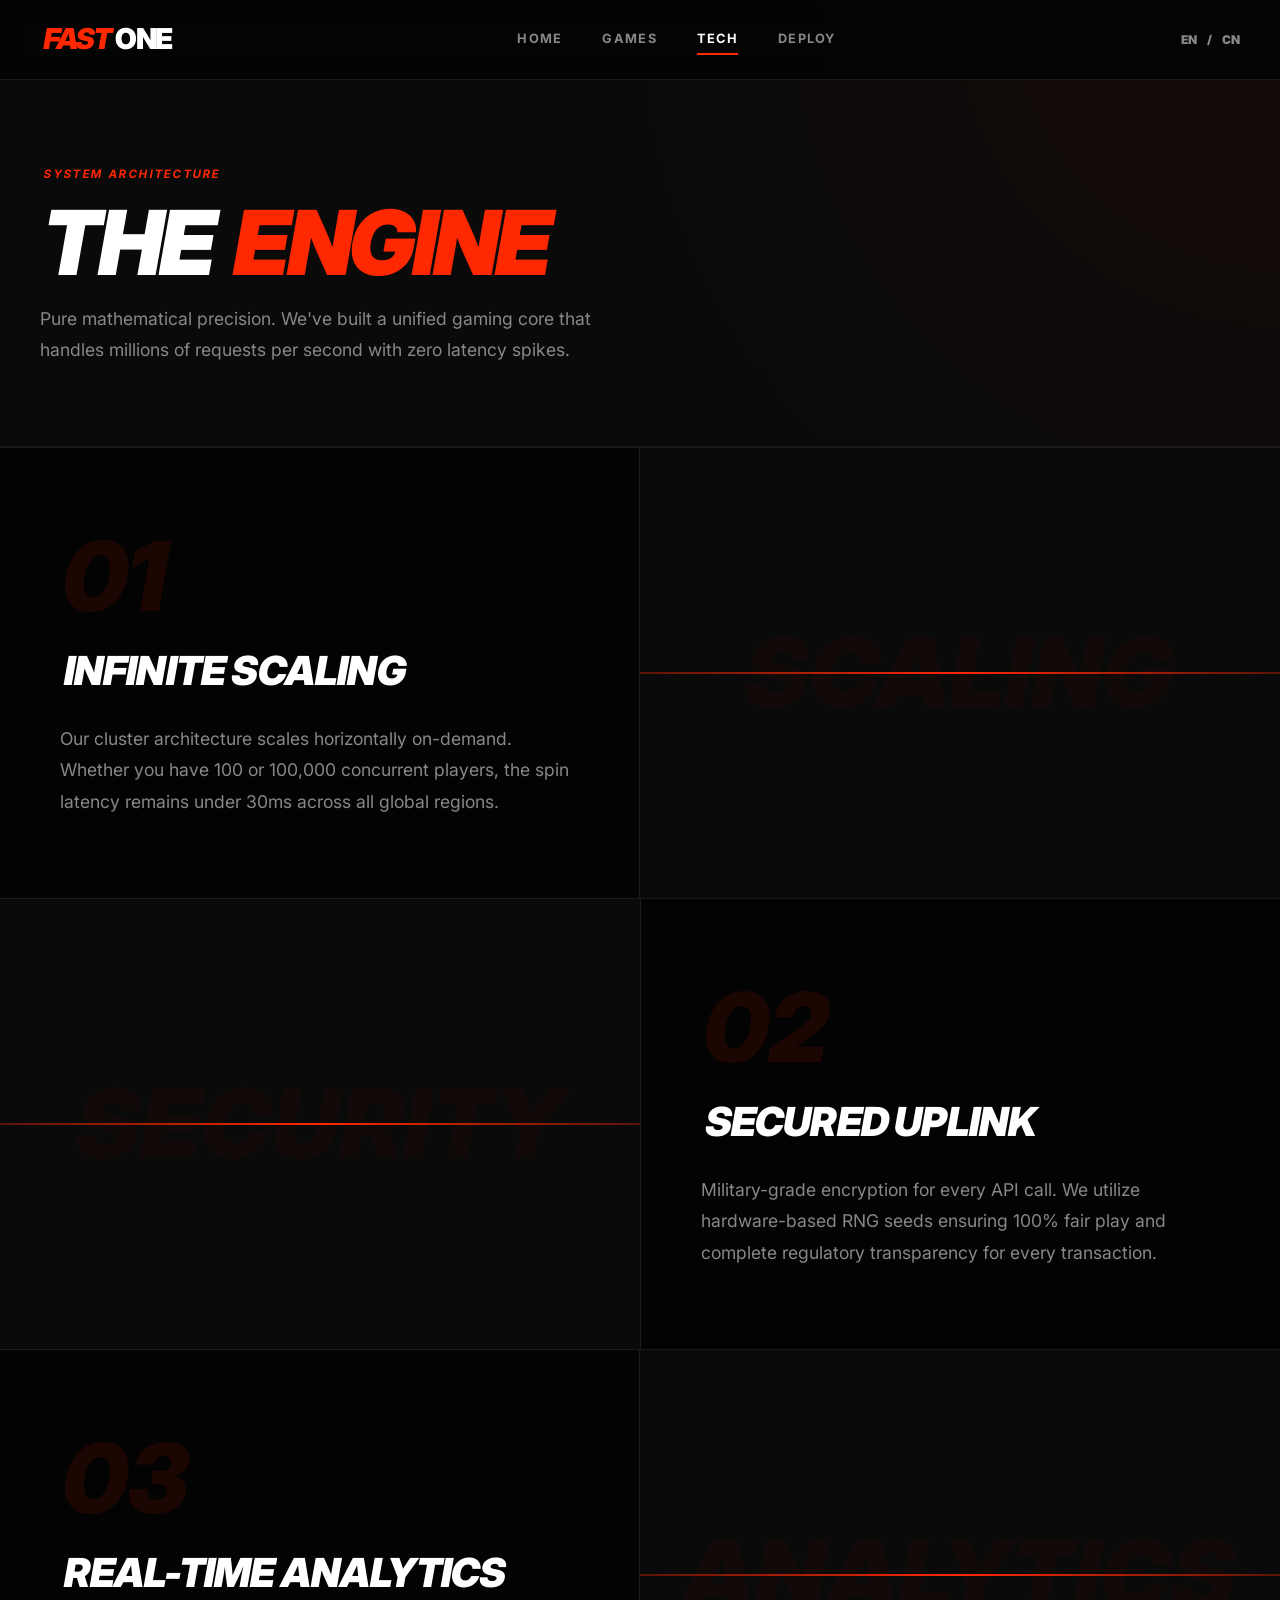
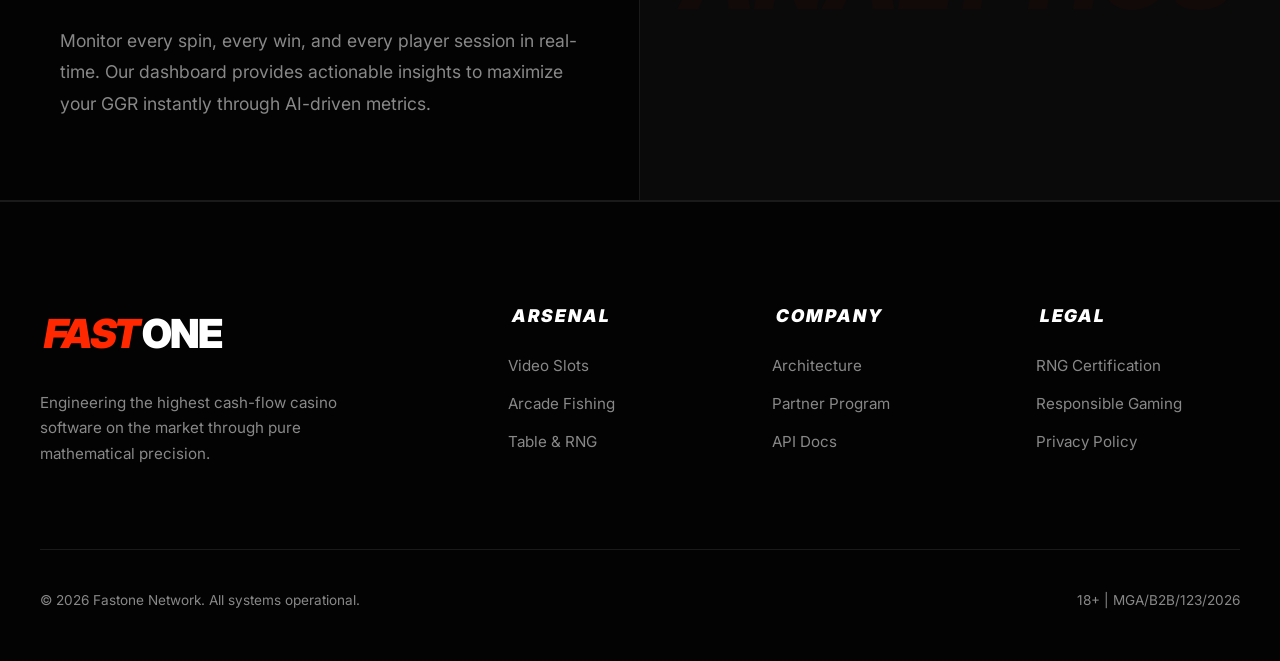
==== commit f30db8bd: "Restore subpage CSS and synchronize premium layouts across Tech, Games, and Contact pages" ====
--- a/company.html
+++ b/company.html
@@ -35,32 +35,48 @@
   <a href="contact.html">Deploy</a>
 </div>
 
-<section class="page-hero">
+<section class="pg-head">
   <div class="container">
     <div class="tag skew">System Architecture</div>
-    <h1 class="page-hero__title"><span class="skew">THE</span> <span class="red-txt skew">ENGINE</span></h1>
-    <p class="page-hero__sub">Pure mathematical precision. We've built a unified gaming core that handles millions of requests per second with zero latency spikes.</p>
+    <h1 class="pg-title"><span class="skew">THE</span> <span class="red-txt skew">ENGINE</span></h1>
+    <p class="pg-desc">Pure mathematical precision. We've built a unified gaming core that handles millions of requests per second with zero latency spikes.</p>
   </div>
 </section>
 
 <section class="tech-grid">
-  <div class="container">
-    <div class="a-list">
-      <div class="a-item">
-        <div class="a-num skew">01</div>
-        <div class="a-title skew">Infinite Scaling</div>
-        <div class="a-desc">Our cluster architecture scales horizontally on-demand. Whether you have 100 or 100,000 concurrent players, the spin latency remains under 30ms.</div>
-      </div>
-      <div class="a-item">
-        <div class="a-num skew">02</div>
-        <div class="a-title skew">Secured Uplink</div>
-        <div class="a-desc">Military-grade encryption for every API call. We utilize hardware-based RNG seeds ensuring 100% fair play and complete regulatory transparency.</div>
-      </div>
-      <div class="a-item">
-        <div class="a-num skew">03</div>
-        <div class="a-title skew">Real-time Analytics</div>
-        <div class="a-desc">Monitor every spin, every win, and every player session in real-time. Our dashboard provides actionable insights to maximize your GGR instantly.</div>
-      </div>
+  <div class="tech-item">
+    <div class="tech-info">
+      <div class="t-num skew">01</div>
+      <h2 class="t-title skew">Infinite Scaling</h2>
+      <p class="t-desc">Our cluster architecture scales horizontally on-demand. Whether you have 100 or 100,000 concurrent players, the spin latency remains under 30ms across all global regions.</p>
+    </div>
+    <div class="t-vis">
+      <div class="t-vis-bg skew">SCALING</div>
+      <div class="t-vis-line"></div>
+    </div>
+  </div>
+  
+  <div class="tech-item">
+    <div class="tech-info">
+      <div class="t-num skew">02</div>
+      <h2 class="t-title skew">Secured Uplink</h2>
+      <p class="t-desc">Military-grade encryption for every API call. We utilize hardware-based RNG seeds ensuring 100% fair play and complete regulatory transparency for every transaction.</p>
+    </div>
+    <div class="t-vis">
+      <div class="t-vis-bg skew">SECURITY</div>
+      <div class="t-vis-line"></div>
+    </div>
+  </div>
+
+  <div class="tech-item">
+    <div class="tech-info">
+      <div class="t-num skew">03</div>
+      <h2 class="t-title skew">Real-time Analytics</h2>
+      <p class="t-desc">Monitor every spin, every win, and every player session in real-time. Our dashboard provides actionable insights to maximize your GGR instantly through AI-driven metrics.</p>
+    </div>
+    <div class="t-vis">
+      <div class="t-vis-bg skew">ANALYTICS</div>
+      <div class="t-vis-line"></div>
     </div>
   </div>
 </section>
--- a/style.css
+++ b/style.css
@@ -213,62 +213,111 @@
 .f-link:hover { color: var(--red); transform: translateX(5px); }
 .f-bot { display: flex; justify-content: space-between; border-top: 1px solid var(--line); padding-top: 40px; color: var(--gray); font-size: 0.85rem; flex-wrap: wrap; gap: 20px; }
 
-/* ── Responsive ───────────────────────────────────── */
-@media(max-width: 1200px) {
-  .hero-grid { gap: 40px; }
-  .h-title { font-size: 6rem; }
-  .h-art { height: 500px; }
-  .f-grid { grid-template-columns: 1.5fr 1fr 1fr 1fr; gap: 40px; }
-}
-
+/* ── Page Hero (Subpages) ────────────────────────── */
+.pg-head { padding: 160px 0 80px; background: var(--dark); border-bottom: 1px solid var(--line); position: relative; overflow: hidden; }
+.pg-head::after { content:''; position: absolute; top: 0; left: 0; width: 100%; height: 100%; background: radial-gradient(circle at 100% 0%, rgba(255,40,0,0.05) 0%, transparent 50%); pointer-events: none; }
+.pg-title { font-size: clamp(3rem, 7vw, 6.5rem); font-weight: 900; line-height: 0.9; letter-spacing: -0.04em; text-transform: uppercase; margin: 8px 0 20px; }
+.pg-desc { font-size: 1.1rem; color: var(--gray); max-width: 560px; line-height: 1.75; }
+.tag { display: inline-block; font-size: .72rem; font-weight: 700; letter-spacing: .14em; text-transform: uppercase; color: var(--red); margin-bottom: 12px; }
+
+/* ── Tech Grid (company.html) ─────────────────────── */
+.tech-grid { border-top: 1px solid var(--line); }
+.tech-item { display: grid; grid-template-columns: 1fr 1fr; border-bottom: 1px solid var(--line); min-height: 400px; }
+.tech-item:nth-child(even) { direction: rtl; }
+.tech-item:nth-child(even) > * { direction: ltr; }
+.tech-info { padding: 80px 60px; display: flex; flex-direction: column; justify-content: center; border-right: 1px solid var(--line); }
+.tech-item:nth-child(even) .tech-info { border-right: none; border-left: 1px solid var(--line); }
+.t-num { font-size: 6rem; font-weight: 900; color: rgba(255,40,0,0.1); line-height: 1; margin-bottom: 15px; }
+.t-title { font-size: 2.5rem; font-weight: 900; text-transform: uppercase; margin-bottom: 20px; letter-spacing: -0.02em; }
+.t-desc { font-size: 1.1rem; color: var(--gray); line-height: 1.8; }
+.t-vis { background: var(--dark); display: flex; align-items: center; justify-content: center; position: relative; overflow: hidden; }
+.t-vis-bg { font-size: 6rem; font-weight: 900; text-transform: uppercase; color: rgba(255,40,0,0.03); transform: skewX(-10deg); }
+.t-vis-line { position: absolute; width: 150%; height: 2px; background: linear-gradient(90deg, transparent, var(--red), transparent); animation: scan 4s infinite alternate; }
+@keyframes scan { from { transform: translateX(-50%) translateY(50px); opacity: 0.3; } to { transform: translateX(0) translateY(-50px); opacity: 1; } }
+
+/* ── Deploy Grid (contact.html) ───────────────────── */
+.deploy-grid { display: grid; grid-template-columns: 1.1fr 0.9fr; gap: 60px; padding: 100px 0; }
+.info-box { padding: 40px 0; }
+.info-box h3 { font-size: 2.5rem; font-weight: 900; text-transform: uppercase; margin-bottom: 24px; }
+.info-desc { font-size: 1.1rem; color: var(--gray); margin-bottom: 40px; line-height: 1.7; }
+.i-list { border-top: 1px solid var(--line); }
+.i-item { padding: 24px 0; border-bottom: 1px solid var(--line); }
+.i-lbl { font-size: 0.7rem; font-weight: 900; color: var(--red); text-transform: uppercase; letter-spacing: 0.15em; margin-bottom: 5px; }
+.i-val { font-size: 1.1rem; font-weight: 700; }
+
+.form-box { background: var(--dark); padding: 50px; border: 1px solid var(--line); position: relative; }
+.fm-title { font-size: 2rem; font-weight: 900; text-transform: uppercase; margin-bottom: 30px; }
+.fm-grp { margin-bottom: 24px; }
+.fm-lbl { display: block; font-size: 0.75rem; font-weight: 900; text-transform: uppercase; color: var(--gray); margin-bottom: 8px; letter-spacing: 0.1em; }
+.fm-input { width: 100%; background: var(--black); border: 1px solid var(--line); color: var(--white); padding: 15px; font-family: inherit; font-size: 1rem; transition: var(--trans); }
+.fm-input:focus { outline: none; border-color: var(--red); box-shadow: 0 0 15px rgba(255,40,0,0.1); }
+textarea.fm-input { min-height: 140px; resize: vertical; }
+.btn-submit { width: 100%; padding: 18px; background: var(--red); color: var(--white); border: none; font-weight: 900; text-transform: uppercase; letter-spacing: 0.1em; transform: skewX(-10deg); cursor: pointer; transition: var(--trans); }
+.btn-submit span { display: inline-block; transform: skewX(10deg); }
+.btn-submit:hover { background: var(--red-hover); box-shadow: 0 10px 30px rgba(255,40,0,0.3); }
+
+/* ── Games Filters & Grid (games.html) ────────────── */
+.filters { display: flex; gap: 12px; flex-wrap: wrap; padding: 40px 0; border-bottom: 1px solid var(--line); margin-bottom: 40px; }
+.f-btn { padding: 12px 24px; background: var(--dark); border: 1px solid var(--line); color: var(--gray); font-size: 0.85rem; font-weight: 700; text-transform: uppercase; cursor: pointer; transition: var(--trans); }
+.f-btn:hover { color: var(--white); border-color: var(--white); }
+.f-btn.active { background: var(--red); border-color: var(--red); color: var(--white); }
+
+.g-grid { display: grid; grid-template-columns: repeat(auto-fill, minmax(240px, 1fr)); gap: 20px; padding-bottom: 100px; }
+.g-card { position: relative; aspect-ratio: 2/3; overflow: hidden; border: 1px solid var(--line); cursor: pointer; transition: var(--trans); }
+.g-card:hover { border-color: var(--red); transform: translateY(-8px); z-index: 2; }
+.g-card img { width: 100%; height: 100%; object-fit: cover; filter: brightness(0.6) grayscale(0.8); transition: 0.8s cubic-bezier(0.19, 1, 0.22, 1); }
+.g-card:hover img { filter: brightness(0.9) grayscale(0); transform: scale(1.1); }
+.g-card-info { position: absolute; inset: 0; padding: 25px; display: flex; flex-direction: column; justify-content: flex-end; background: linear-gradient(to top, rgba(0,0,0,1) 0%, transparent 60%); opacity: 0; transition: 0.4s ease; transform: translateY(15px); }
+.g-card:hover .g-card-info { opacity: 1; transform: translateY(0); }
+.gc-cat { font-size: 0.65rem; font-weight: 900; color: var(--red); text-transform: uppercase; letter-spacing: 0.2em; margin-bottom: 6px; }
+.gc-name { font-size: 1.4rem; font-weight: 900; margin-bottom: 10px; line-height: 1.1; }
+.gc-stats { display: flex; gap: 15px; margin-bottom: 15px; }
+.gc-st { font-size: 0.75rem; color: var(--gray); }
+.gc-st strong { color: var(--white); }
+.gc-play { width: 100%; background: var(--red); color: var(--white); padding: 12px; border: none; font-weight: 900; text-transform: uppercase; letter-spacing: 0.05em; margin-top: 10px; transition: var(--trans); }
+.gc-play:hover { background: var(--red-hover); }
+
+/* ── MODAL ────────────────────────────────────────── */
+.modal-overlay { position: fixed; inset: 0; background: rgba(0,0,0,0.9); backdrop-filter: blur(10px); z-index: 2000; display: flex; align-items: center; justify-content: center; opacity: 0; pointer-events: none; transition: var(--trans); }
+.modal-overlay.active { opacity: 1; pointer-events: all; }
+.modal { width: 90%; max-width: 1000px; background: var(--dark); border: 1px solid var(--line); display: flex; position: relative; }
+.m-close { position: absolute; top: -20px; right: -20px; width: 44px; height: 44px; background: var(--red); color: var(--white); display: flex; align-items: center; justify-content: center; font-size: 1.5rem; cursor: pointer; transition: 0.3s; z-index: 3; }
+.m-close:hover { transform: rotate(90deg); }
+.modal-img { width: 50%; }
+.modal-img img { width: 100%; height: 100%; object-fit: cover; }
+.modal-body { width: 50%; padding: 60px; display: flex; flex-direction: column; justify-content: center; }
+.m-name { font-size: 3rem; font-weight: 900; line-height: 0.9; text-transform: uppercase; margin-bottom: 8px; }
+.m-cat { font-size: 0.8rem; font-weight: 900; color: var(--red); text-transform: uppercase; letter-spacing: 0.2em; margin-bottom: 24px; }
+.m-desc { color: var(--gray); font-size: 1.1rem; line-height: 1.6; margin-bottom: 30px; }
+.m-stats { display: flex; gap: 30px; margin-bottom: 40px; }
+.m-stat { flex: 1; }
+.m-rtp, .m-vol { font-size: 1.8rem; font-weight: 900; }
+.m-lbl { font-size: 0.7rem; color: var(--gray); text-transform: uppercase; letter-spacing: 0.1em; }
+
+/* ── Subpage Responsive Fixes ─────────────────────── */
 @media(max-width: 1024px) {
-  .hero-grid { grid-template-columns: 1fr; text-align: center; gap: 50px; }
-  .h-desc { margin: 0 auto 40px; }
-  .h-actions { justify-content: center; }
-  .h-art { height: 480px; transform: none; margin-top: 30px; filter: none; }
-  .ha-text { transform: none; bottom: 30px; left: 30px; font-size: 1.5rem; }
-  .ha-card:hover .ha-text { transform: translateY(-8px); }
-  .stat-grid { grid-template-columns: repeat(2, 1fr); gap: 40px; }
-  .grid-matrix { grid-template-columns: repeat(2, 1fr); }
-  .a-item { grid-template-columns: 100px 1fr; gap: 30px; }
-  .a-item .a-desc { grid-column: 1 / -1; }
-  .f-grid { grid-template-columns: 1fr 1fr; }
+  .tech-item { grid-template-columns: 1fr; min-height: auto; }
+  .tech-info { padding: 60px 40px; border-right: none !important; border-left: none !important; }
+  .t-vis { height: 250px; }
+  .deploy-grid { grid-template-columns: 1fr; gap: 40px; }
+  .modal { flex-direction: column; width: 95%; max-height: 90vh; overflow-y: auto; }
+  .modal-img, .modal-body { width: 100%; }
+  .modal-img { height: 300px; }
+  .modal-body { padding: 40px; }
 }
 
 @media(max-width: 768px) {
-  header { height: 75px; }
-  .container { padding: 0 24px; }
-  .logo { font-size: 1.6rem; }
-  .nav-links, .lang { display: none; }
-  .menu-toggle { display: flex; }
-  
-  .hero { padding: 140px 0 80px; }
-  .h-title { font-size: 4rem; }
-  .h-desc { font-size: 1.15rem; }
-  
-  .stat-item { padding-left: 20px; }
-  .st-num { font-size: 3rem; }
-  
-  .sec-head { flex-direction: column; align-items: flex-start; gap: 24px; }
-  .sec-head .btn-out { width: 100%; }
-  
-  .a-item { padding: 40px 0; }
-  .a-num { font-size: 3rem; }
-  .a-title { font-size: 1.8rem; }
-  
-  .d-grid { grid-template-columns: 1fr; }
-  .d-card { padding: 50px 30px; }
-
-  .f-bot { flex-direction: column; gap: 15px; align-items: center; text-align: center; }
-}
-
-@media(max-width: 580px) {
-  .stat-grid { grid-template-columns: 1fr; }
-  .h-art { grid-template-columns: 1fr; height: auto; gap: 16px; }
-  .ha-card { aspect-ratio: 16/10; }
-  .grid-matrix { grid-template-columns: 1fr; }
-  .h-title { font-size: 3.2rem; }
-  .h-desc { font-size: 1.1rem; }
-  .f-grid { grid-template-columns: 1fr; text-align: center; gap: 40px; }
-  .f-desc { margin: 0 auto; }
-}
+  .pg-title { font-size: 3.5rem; }
+  .t-title { font-size: 2rem; }
+  .t-num { font-size: 4rem; }
+  .g-grid { grid-template-columns: repeat(2, 1fr); }
+  .btn-submit { transform: none; }
+  .btn-submit span { transform: none; }
+}
+
+@media(max-width: 480px) {
+  .g-grid { grid-template-columns: 1fr; }
+  .pg-title { font-size: 2.8rem; }
+  .tech-info { padding: 40px 20px; }
+  .form-box { padding: 30px 20px; }
+}
